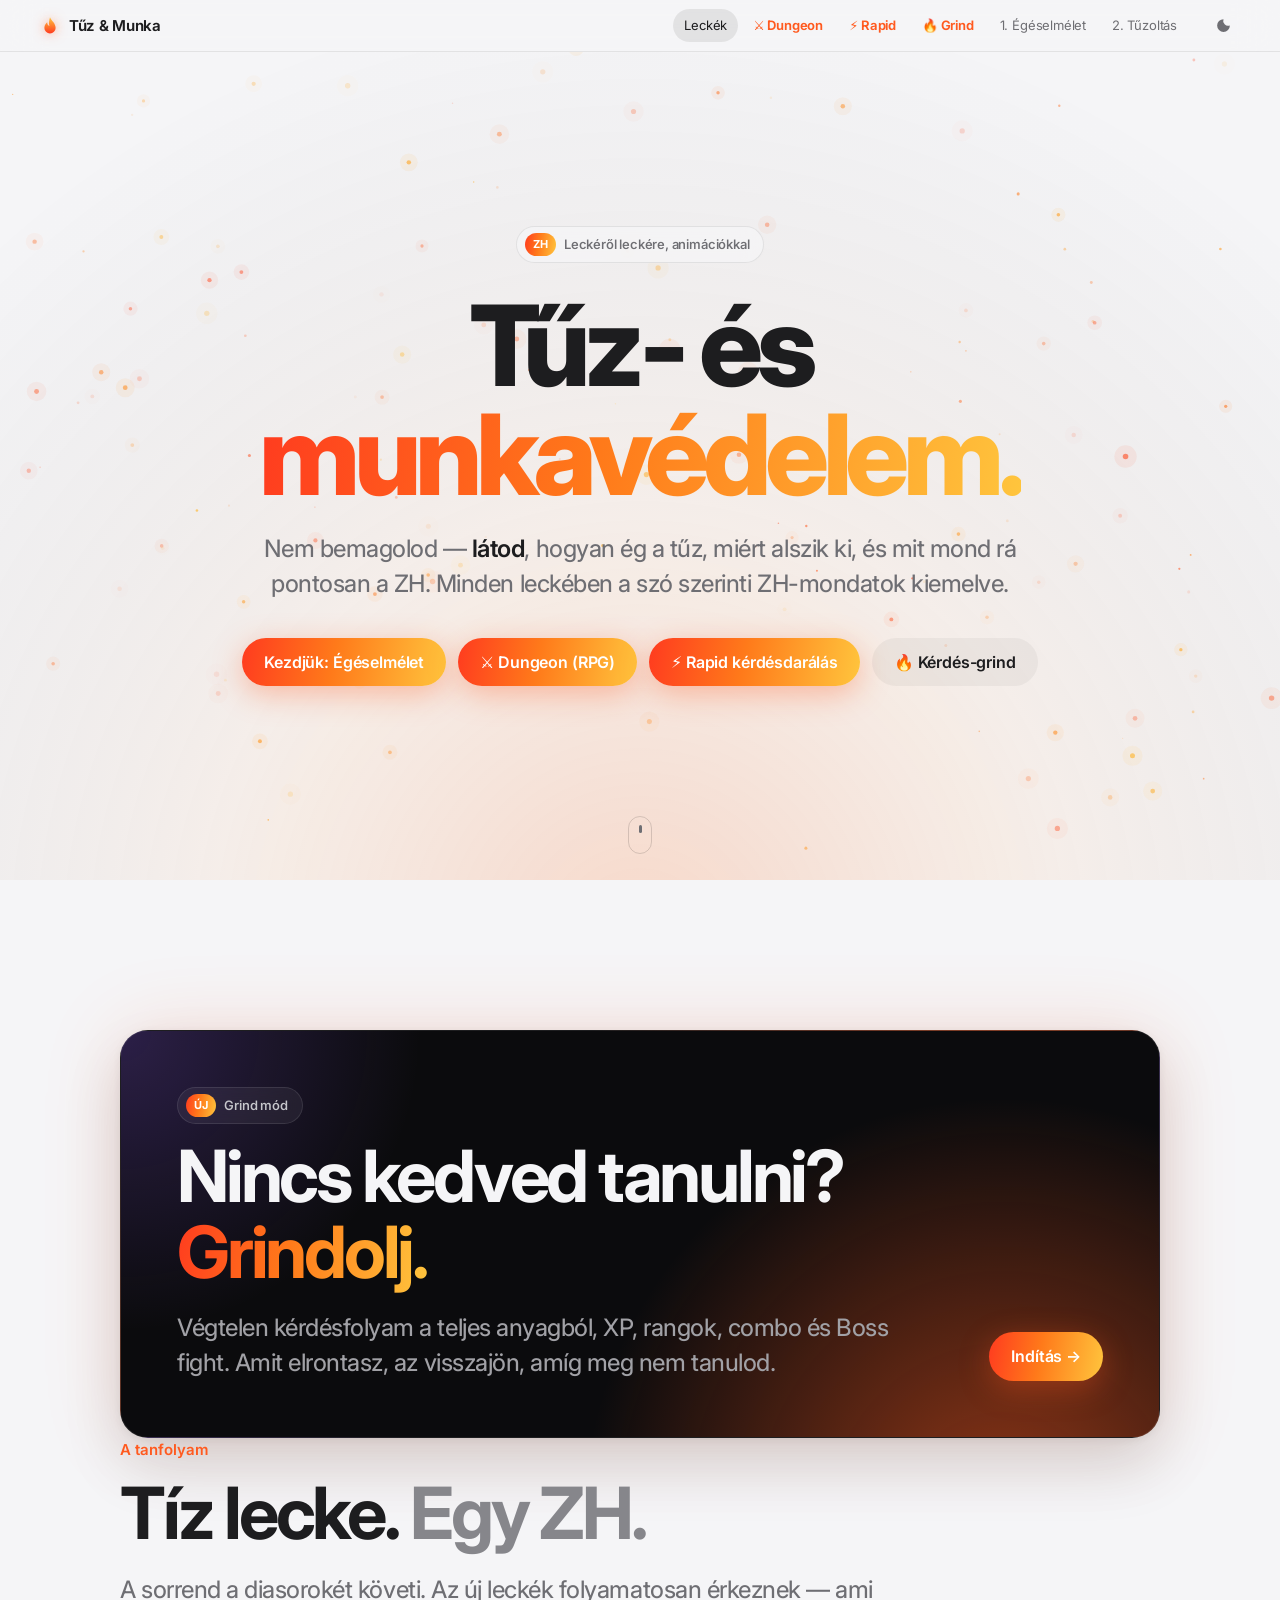
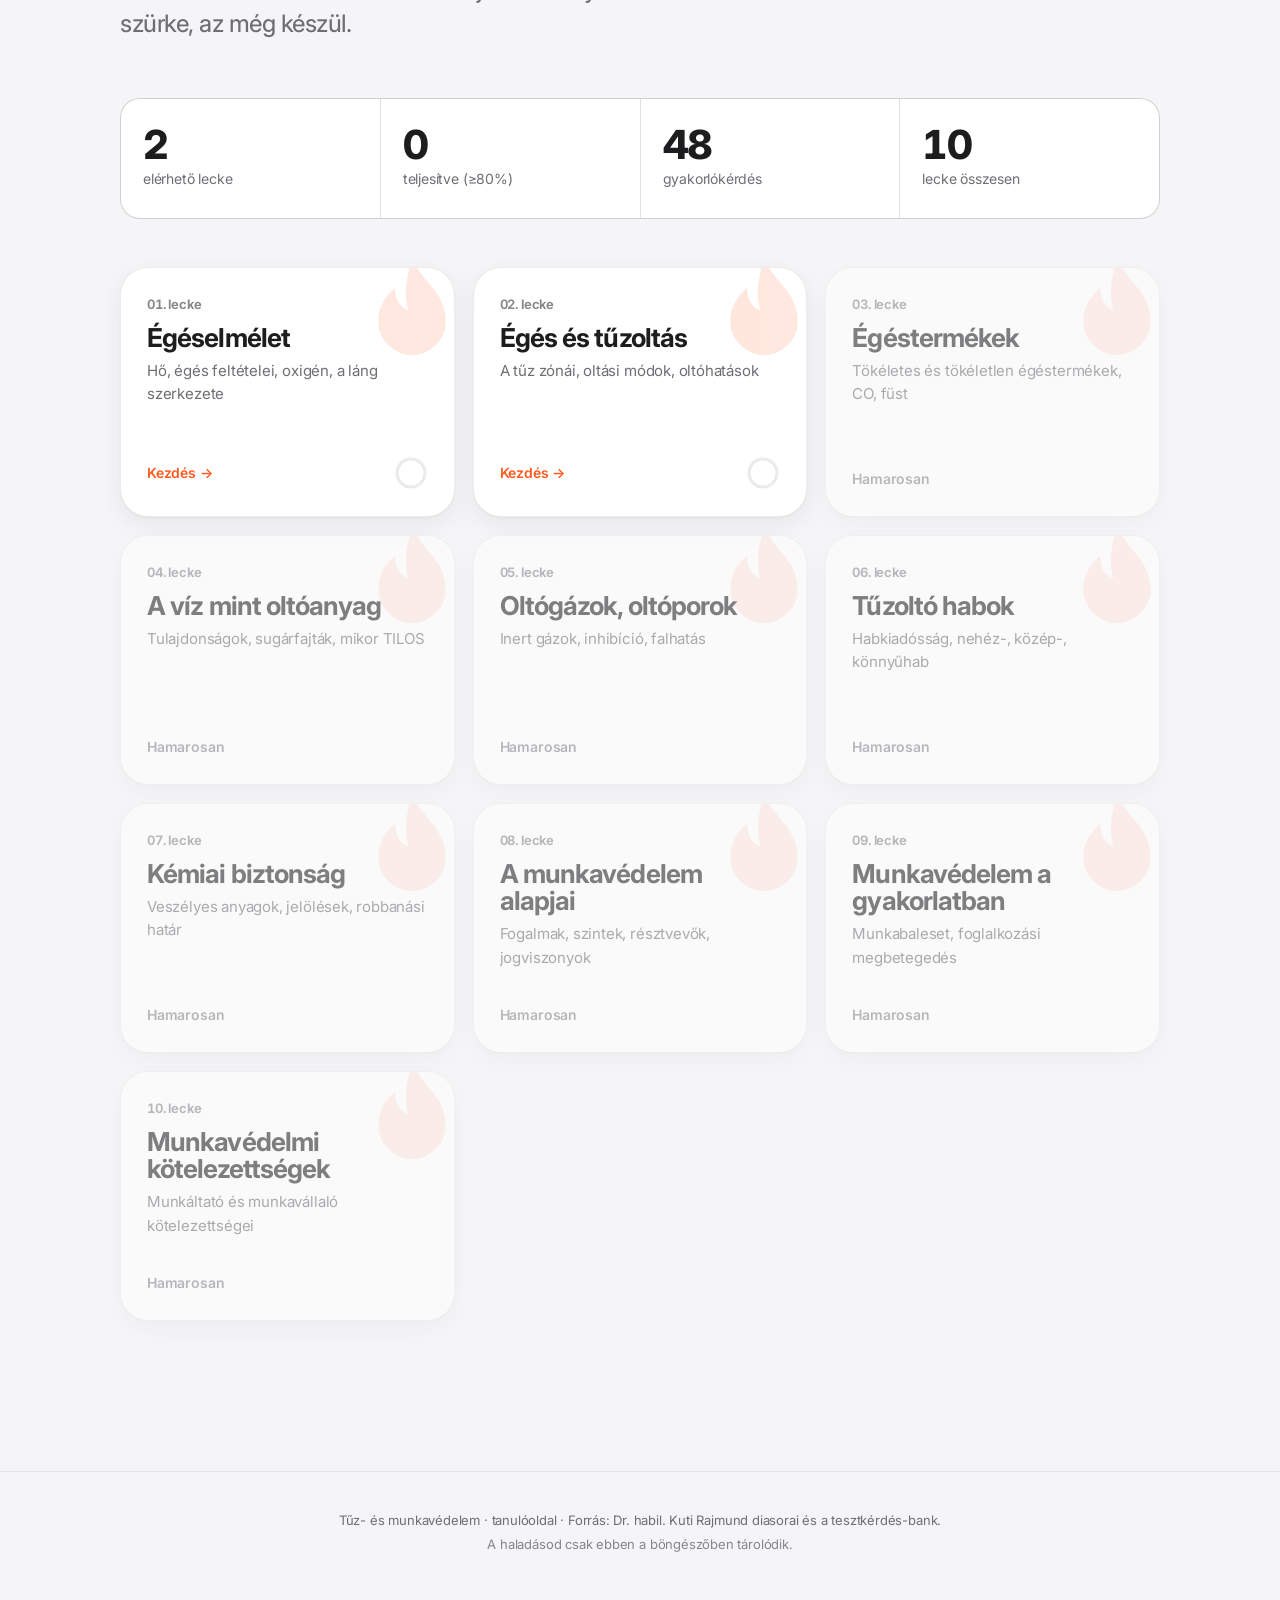
==== index.html @ 7d314fac "Tuz- es munkavedelem tanulooldal: leckek, Dungeon RPG, Rapid, Grind Co-Authored-By: Claude Opus 5.5 " ====
<!doctype html>
<html lang="hu">
<head>
  <meta charset="utf-8" />
  <meta name="viewport" content="width=device-width, initial-scale=1, viewport-fit=cover" />
  <title>Tűz- és munkavédelem</title>
  <meta name="description" content="Animált, leckéről leckére haladó tanulóoldal a Tűz- és munkavédelem ZH-hoz." />
  <meta name="theme-color" content="#000000" media="(prefers-color-scheme: dark)" />
  <meta name="theme-color" content="#f5f5f7" media="(prefers-color-scheme: light)" />
  <link rel="icon" href="data:image/svg+xml,%3Csvg xmlns='http://www.w3.org/2000/svg' viewBox='0 0 64 64'%3E%3Cdefs%3E%3ClinearGradient id='g' x1='0' y1='1' x2='0' y2='0'%3E%3Cstop offset='0' stop-color='%23ff3b1f'/%3E%3Cstop offset='1' stop-color='%23ffc53d'/%3E%3C/linearGradient%3E%3C/defs%3E%3Cpath fill='url(%23g)' d='M32 4c4 12 18 18 18 34a18 18 0 0 1-36 0c0-9 5-14 9-18 0 7 3 11 7 12-3-10 0-20 2-28z'/%3E%3C/svg%3E" />
  <link rel="preconnect" href="https://fonts.googleapis.com" />
  <link rel="preconnect" href="https://fonts.gstatic.com" crossorigin />
  <link href="https://fonts.googleapis.com/css2?family=Inter:opsz,wght@14..32,400..800&display=swap" rel="stylesheet" />
  <link rel="stylesheet" href="css/app.css" />
  <link rel="stylesheet" href="css/grind.css" />
  <link rel="stylesheet" href="css/rapid.css" />
  <link rel="stylesheet" href="css/rpg.css" />
  <link rel="stylesheet" href="css/rpg-fight.css" />
</head>
<body>
  <div class="progress-rail" aria-hidden="true"><i id="readProgress"></i></div>

  <header class="nav" id="nav">
    <a class="brand" href="#/" aria-label="Kezdőlap">
      <svg viewBox="0 0 64 64" aria-hidden="true"><defs><linearGradient id="bg" x1="0" y1="1" x2="0" y2="0"><stop offset="0" stop-color="#ff3b1f"/><stop offset="1" stop-color="#ffc53d"/></linearGradient></defs><path fill="url(#bg)" d="M32 4c4 12 18 18 18 34a18 18 0 0 1-36 0c0-9 5-14 9-18 0 7 3 11 7 12-3-10 0-20 2-28z"/></svg>
      <span>Tűz&nbsp;&amp;&nbsp;Munka</span>
    </a>
    <nav class="nav-links" id="navLinks"></nav>
    <button class="icon-btn" id="themeBtn" aria-label="Világos / sötét mód" title="Világos / sötét mód">
      <svg viewBox="0 0 24 24" aria-hidden="true"><path d="M12 3a9 9 0 1 0 9 9 7 7 0 0 1-9-9z"/></svg>
    </button>
  </header>

  <main id="app" tabindex="-1"></main>

  <footer class="foot">
    <p>Tűz- és munkavédelem · tanulóoldal · Forrás: Dr. habil. Kuti Rajmund diasorai és a tesztkérdés-bank.</p>
    <p class="muted">A haladásod csak ebben a böngészőben tárolódik.</p>
  </footer>

  <div class="toast" id="toast" role="status" aria-live="polite"></div>

  <!-- Classic scripts: az oldal dupla kattintással (file://) is működik, szerver nélkül. -->
  <script src="js/core.js"></script>
  <script src="js/fx.js"></script>
  <script src="js/quiz.js"></script>
  <script src="js/lessons/01-egeselmelet.js"></script>
  <script src="js/lessons/02-eges-tuzoltas.js"></script>
  <script src="js/bank.js"></script>
  <script src="js/grind.js"></script>
  <script src="js/facts2.js"></script>
  <script src="js/rapid.js"></script>
  <script src="js/rpg.js"></script>
  <script src="js/app.js"></script>
</body>
</html>
---- css/app.css ----
/* Tűz- és munkavédelem — tanulóoldal
   Dizájn: Apple-termékoldal hangulat. Sötét "keynote" mód és világos "papír" mód.
   Színek: Láng (narancs), Parázs (vörös), Oxigén (kék), Hő (borostyán), Biztonság (zöld). */

:root {
  color-scheme: light;
  --bg: #f5f5f7;
  --bg-2: #ffffff;
  --surface: #ffffff;
  --surface-2: #fbfbfd;
  --ink: #1d1d1f;
  --ink-2: #6e6e73;
  --ink-3: #86868b;
  --hair: rgba(0, 0, 0, 0.08);
  --hair-2: rgba(0, 0, 0, 0.14);
  --fill: rgba(0, 0, 0, 0.045);
  --fill-2: rgba(0, 0, 0, 0.08);
  --glass: rgba(245, 245, 247, 0.72);

  --flame: #ff5a1f;
  --flame-2: #ff9f0a;
  --ember: #e8311a;
  --heat: #ffb340;
  --oxy: #0a84ff;
  --oxy-2: #5ac8fa;
  --fuel: #a2672a;
  --safe: #1f9d55;
  --warn: #ff9f0a;
  --danger: #e5251b;
  --violet: #8e5cf7;

  --grad-fire: linear-gradient(100deg, #ff3b1f 0%, #ff7a1a 45%, #ffc53d 100%);
  --grad-cool: linear-gradient(100deg, #0a84ff 0%, #5ac8fa 100%);

  --shadow-1: 0 1px 2px rgba(0, 0, 0, 0.04), 0 8px 24px rgba(0, 0, 0, 0.06);
  --shadow-2: 0 2px 8px rgba(0, 0, 0, 0.06), 0 30px 60px rgba(0, 0, 0, 0.12);
  --glow: 0 0 0 transparent;

  --r-xl: 28px;
  --r-lg: 20px;
  --r-md: 14px;
  --r-sm: 10px;

  --font: 'Inter', -apple-system, BlinkMacSystemFont, 'SF Pro Text', 'Segoe UI', system-ui, sans-serif;
  --font-display: 'Inter', -apple-system, BlinkMacSystemFont, 'SF Pro Display', 'Segoe UI', system-ui, sans-serif;
  --ease: cubic-bezier(0.22, 1, 0.36, 1);
  --spring: cubic-bezier(0.34, 1.4, 0.64, 1);

  --max: 1120px;
  --gutter: clamp(16px, 4vw, 40px);
}

@media (prefers-color-scheme: dark) {
  :root:not([data-theme='light']) {
    color-scheme: dark;
    --bg: #000000;
    --bg-2: #0a0a0c;
    --surface: #111113;
    --surface-2: #17171a;
    --ink: #f5f5f7;
    --ink-2: #a1a1a6;
    --ink-3: #6e6e73;
    --hair: rgba(255, 255, 255, 0.08);
    --hair-2: rgba(255, 255, 255, 0.16);
    --fill: rgba(255, 255, 255, 0.06);
    --fill-2: rgba(255, 255, 255, 0.11);
    --glass: rgba(0, 0, 0, 0.62);
    --shadow-1: 0 1px 0 rgba(255, 255, 255, 0.04) inset, 0 10px 30px rgba(0, 0, 0, 0.5);
    --shadow-2: 0 1px 0 rgba(255, 255, 255, 0.05) inset, 0 40px 80px rgba(0, 0, 0, 0.7);
    --glow: 0 0 60px rgba(255, 90, 31, 0.18);
  }
}
:root[data-theme='dark'] {
  color-scheme: dark;
  --bg: #000000;
  --bg-2: #0a0a0c;
  --surface: #111113;
  --surface-2: #17171a;
  --ink: #f5f5f7;
  --ink-2: #a1a1a6;
  --ink-3: #6e6e73;
  --hair: rgba(255, 255, 255, 0.08);
  --hair-2: rgba(255, 255, 255, 0.16);
  --fill: rgba(255, 255, 255, 0.06);
  --fill-2: rgba(255, 255, 255, 0.11);
  --glass: rgba(0, 0, 0, 0.62);
  --shadow-1: 0 1px 0 rgba(255, 255, 255, 0.04) inset, 0 10px 30px rgba(0, 0, 0, 0.5);
  --shadow-2: 0 1px 0 rgba(255, 255, 255, 0.05) inset, 0 40px 80px rgba(0, 0, 0, 0.7);
  --glow: 0 0 60px rgba(255, 90, 31, 0.18);
}

* { box-sizing: border-box; }
html { -webkit-text-size-adjust: 100%; scroll-behavior: smooth; }
body {
  margin: 0;
  background: var(--bg);
  color: var(--ink);
  font: 400 17px/1.55 var(--font);
  letter-spacing: -0.011em;
  -webkit-font-smoothing: antialiased;
  -moz-osx-font-smoothing: grayscale;
  overflow-x: hidden;
  transition: background 0.5s var(--ease), color 0.5s var(--ease);
}
::selection { background: rgba(255, 90, 31, 0.28); }
a { color: inherit; }
button { font: inherit; color: inherit; }
main:focus { outline: none; }
img, svg, canvas { display: block; }
.muted { color: var(--ink-3); }
.sr { position: absolute; width: 1px; height: 1px; overflow: hidden; clip: rect(0 0 0 0); }

/* ---------- Olvasási csík ---------- */
.progress-rail { position: fixed; inset: 0 0 auto; height: 2px; z-index: 60; pointer-events: none; }
.progress-rail i { display: block; height: 100%; width: 100%; transform-origin: 0 50%; transform: scaleX(0); background: var(--grad-fire); box-shadow: 0 0 12px rgba(255, 90, 31, 0.7); }

/* ---------- Navigáció ---------- */
.nav {
  position: sticky; top: 0; z-index: 50;
  display: flex; align-items: center; gap: 18px;
  height: 52px; padding: 0 var(--gutter);
  background: var(--glass);
  -webkit-backdrop-filter: saturate(180%) blur(20px);
  backdrop-filter: saturate(180%) blur(20px);
  border-bottom: 1px solid var(--hair);
}
.brand { display: flex; align-items: center; gap: 9px; text-decoration: none; font-weight: 650; font-size: 15px; letter-spacing: -0.02em; white-space: nowrap; }
.brand svg { width: 20px; height: 20px; filter: drop-shadow(0 0 6px rgba(255, 90, 31, 0.5)); }
.nav-links { display: flex; gap: 4px; margin-left: auto; overflow-x: auto; scrollbar-width: none; }
.nav-links::-webkit-scrollbar { display: none; }
.nav-links a { text-decoration: none; font-size: 13px; color: var(--ink-2); padding: 6px 11px; border-radius: 99px; white-space: nowrap; transition: color 0.2s, background 0.2s; }
.nav-links a:hover { color: var(--ink); background: var(--fill); }
.nav-links a.on { color: var(--ink); background: var(--fill-2); }
.icon-btn { flex: none; width: 34px; height: 34px; border-radius: 50%; border: 0; background: transparent; display: grid; place-items: center; cursor: pointer; transition: background 0.2s; }
.icon-btn:hover { background: var(--fill); }
.icon-btn svg { width: 17px; height: 17px; fill: var(--ink-2); }

/* ---------- Szakaszok ---------- */
.wrap { max-width: var(--max); margin: 0 auto; padding: 0 var(--gutter); }
.section { padding: clamp(80px, 12vw, 150px) 0; position: relative; }
.section + .section { padding-top: 0; }
.eyebrow { font-size: 15px; font-weight: 600; letter-spacing: 0; color: var(--flame); margin: 0 0 14px; display: flex; align-items: center; gap: 10px; }
.eyebrow .num { display: inline-grid; place-items: center; min-width: 26px; height: 26px; padding: 0 7px; border-radius: 99px; background: rgba(255, 90, 31, 0.12); font-size: 13px; font-variant-numeric: tabular-nums; }
.eyebrow.oxy { color: var(--oxy); }
.eyebrow.oxy .num { background: rgba(10, 132, 255, 0.12); }
h1, h2, h3 { font-family: var(--font-display); margin: 0; letter-spacing: -0.035em; line-height: 1.05; font-weight: 700; }
.h-hero { font-size: clamp(48px, 9vw, 112px); letter-spacing: -0.055em; line-height: 0.98; font-weight: 800; }
.h-sec { font-size: clamp(36px, 6vw, 72px); letter-spacing: -0.045em; }
.h-sub { font-size: clamp(24px, 3.2vw, 34px); letter-spacing: -0.03em; line-height: 1.12; }
.lead { font-size: clamp(19px, 2.2vw, 24px); line-height: 1.45; color: var(--ink-2); max-width: 760px; margin: 22px 0 0; letter-spacing: -0.02em; font-weight: 450; }
.lead strong, .lead b { color: var(--ink); font-weight: 600; }
.fire-text { background: var(--grad-fire); -webkit-background-clip: text; background-clip: text; color: transparent; }
.cool-text { background: var(--grad-cool); -webkit-background-clip: text; background-clip: text; color: transparent; }
.dim { color: var(--ink-3); }

/* ---------- Felbukkanás görgetéskor ---------- */
.reveal { opacity: 0; transform: translateY(40px) scale(0.985); transition: opacity 1.1s var(--ease), transform 1.1s var(--ease); transition-delay: var(--d, 0s); }
.reveal.in { opacity: 1; transform: none; }
.word-rise .w { display: inline-block; opacity: 0; transform: translateY(0.5em); filter: blur(8px); transition: opacity 0.9s var(--ease), transform 0.9s var(--ease), filter 0.9s var(--ease); }
.word-rise.in .w { opacity: 1; transform: none; filter: none; }

/* ---------- Kártyák, színpad ---------- */
.stage {
  position: relative; margin-top: 48px;
  background: var(--surface); border-radius: var(--r-xl);
  box-shadow: var(--shadow-1); border: 1px solid var(--hair);
  overflow: hidden; isolation: isolate;
}
.stage.dark { background: #050506; color: #f5f5f7; border-color: rgba(255, 255, 255, 0.06); }
.stage-body { padding: clamp(20px, 3.5vw, 40px); }
.stage-cap { display: flex; flex-wrap: wrap; align-items: center; justify-content: space-between; gap: 12px; padding: 16px clamp(20px, 3.5vw, 40px); border-top: 1px solid var(--hair); font-size: 14px; color: var(--ink-2); }
.stage.dark .stage-cap { border-color: rgba(255, 255, 255, 0.08); color: #a1a1a6; }
.grid-2 { display: grid; grid-template-columns: 1fr 1fr; gap: 20px; }
.grid-3 { display: grid; grid-template-columns: repeat(3, 1fr); gap: 20px; }
@media (max-width: 860px) { .grid-2, .grid-3 { grid-template-columns: 1fr; } }

.card {
  background: var(--surface); border: 1px solid var(--hair); border-radius: var(--r-lg);
  padding: 26px; box-shadow: var(--shadow-1); position: relative; overflow: hidden;
  transition: transform 0.5s var(--ease), box-shadow 0.5s var(--ease);
}
.card:hover { transform: translateY(-3px); box-shadow: var(--shadow-2); }
.card h3 { font-size: 22px; letter-spacing: -0.025em; margin-bottom: 8px; }
.card p { margin: 0; color: var(--ink-2); font-size: 16px; }
.card .tag { display: inline-block; font-size: 12px; font-weight: 600; padding: 4px 10px; border-radius: 99px; background: var(--fill); color: var(--ink-2); margin-bottom: 14px; }
.card .big { font-size: 44px; font-weight: 800; letter-spacing: -0.04em; line-height: 1; margin-bottom: 10px; }

/* ZH-mondat (szó szerinti definíció) */
.def {
  position: relative; margin: 28px 0 0; padding: 22px 26px 22px 28px;
  border-radius: var(--r-lg); background: var(--surface-2); border: 1px solid var(--hair);
  font-size: 18px; line-height: 1.6; max-width: 860px;
}
.def::before { content: ''; position: absolute; left: 0; top: 18px; bottom: 18px; width: 3px; border-radius: 3px; background: var(--grad-fire); }
.def .lbl { display: flex; align-items: center; gap: 8px; font-size: 12px; font-weight: 700; letter-spacing: 0.06em; text-transform: uppercase; color: var(--flame); margin-bottom: 8px; }
.def .lbl::after { content: 'ZH-mondat'; font-weight: 600; letter-spacing: 0; text-transform: none; color: var(--ink-3); padding: 2px 8px; border-radius: 99px; background: var(--fill); }
.def mark { background: linear-gradient(transparent 58%, rgba(255, 159, 10, 0.35) 58%); color: inherit; padding: 0 1px; border-radius: 2px; background-size: 0 100%; background-repeat: no-repeat; transition: background-size 1.2s var(--ease) 0.3s; }
.def.in mark, .in .def mark { background-size: 100% 100%; }
.note { margin-top: 18px; font-size: 15px; color: var(--ink-2); display: flex; gap: 10px; align-items: flex-start; max-width: 860px; }
.note i { flex: none; font-style: normal; width: 22px; height: 22px; border-radius: 50%; display: grid; place-items: center; font-size: 13px; font-weight: 700; background: rgba(10, 132, 255, 0.14); color: var(--oxy); margin-top: 1px; }
.note.warn i { background: rgba(255, 159, 10, 0.18); color: var(--warn); }
.note.danger i { background: rgba(229, 37, 27, 0.14); color: var(--danger); }

/* Szegmentált vezérlő */
.seg { display: inline-flex; padding: 3px; gap: 2px; background: var(--fill); border-radius: 12px; position: relative; flex-wrap: wrap; }
.stage.dark .seg { background: rgba(255, 255, 255, 0.08); }
.seg button { border: 0; background: transparent; padding: 8px 16px; border-radius: 9px; font-size: 14px; font-weight: 550; cursor: pointer; color: var(--ink-2); transition: color 0.25s, background 0.25s, box-shadow 0.25s; white-space: nowrap; }
.stage.dark .seg button { color: #a1a1a6; }
.seg button.on { background: var(--bg-2); color: var(--ink); box-shadow: 0 1px 3px rgba(0, 0, 0, 0.12); }
.stage.dark .seg button.on { background: rgba(255, 255, 255, 0.16); color: #fff; }

/* Gombok */
.btn { display: inline-flex; align-items: center; justify-content: center; gap: 8px; border: 0; cursor: pointer; text-decoration: none; padding: 12px 22px; border-radius: 99px; font-size: 16px; font-weight: 600; letter-spacing: -0.01em; transition: transform 0.3s var(--spring), filter 0.2s, background 0.2s; }
.btn:active { transform: scale(0.96); }
.btn-fire { background: var(--grad-fire); color: #fff; box-shadow: 0 8px 30px rgba(255, 90, 31, 0.35); }
.btn-fire:hover { filter: brightness(1.08); }
.btn-ghost { background: var(--fill); color: var(--ink); }
.btn-ghost:hover { background: var(--fill-2); }
.btn-link { background: none; color: var(--oxy); padding: 0; font-weight: 500; }
.btn-link:hover { text-decoration: underline; }

/* Csúszka */
.range { -webkit-appearance: none; appearance: none; width: 100%; height: 6px; border-radius: 6px; background: var(--fill-2); outline: none; }
.stage.dark .range { background: rgba(255, 255, 255, 0.14); }
.range::-webkit-slider-thumb { -webkit-appearance: none; width: 28px; height: 28px; border-radius: 50%; background: #fff; box-shadow: 0 2px 8px rgba(0, 0, 0, 0.3), 0 0 0 0.5px rgba(0, 0, 0, 0.1); cursor: grab; transition: transform 0.2s var(--spring); }
.range::-webkit-slider-thumb:active { transform: scale(1.15); cursor: grabbing; }
.range::-moz-range-thumb { width: 28px; height: 28px; border: 0; border-radius: 50%; background: #fff; box-shadow: 0 2px 8px rgba(0, 0, 0, 0.3); cursor: grab; }
.range:focus-visible::-webkit-slider-thumb { box-shadow: 0 0 0 4px rgba(10, 132, 255, 0.45); }

/* ---------- Kezdőlap ---------- */
.home-hero { position: relative; min-height: min(92vh, 900px); display: grid; place-items: center; text-align: center; overflow: hidden; isolation: isolate; }
.home-hero canvas { position: absolute; inset: 0; width: 100%; height: 100%; z-index: -1; }
.home-hero .wrap { padding-top: 40px; padding-bottom: 60px; }
.home-hero .lead { margin-left: auto; margin-right: auto; }
.home-hero .cta { margin-top: 36px; display: flex; gap: 12px; justify-content: center; flex-wrap: wrap; }
.kicker { display: inline-flex; align-items: center; gap: 8px; padding: 6px 14px 6px 8px; border-radius: 99px; background: var(--glass); border: 1px solid var(--hair); font-size: 13px; font-weight: 550; color: var(--ink-2); margin-bottom: 28px; -webkit-backdrop-filter: blur(10px); backdrop-filter: blur(10px); }
.kicker b { background: var(--grad-fire); color: #fff; font-size: 11px; padding: 3px 8px; border-radius: 99px; letter-spacing: 0.02em; }
.scroll-hint { position: absolute; bottom: 26px; left: 50%; translate: -50% 0; width: 24px; height: 38px; border-radius: 14px; border: 1.5px solid var(--hair-2); }
.scroll-hint::after { content: ''; position: absolute; left: 50%; top: 8px; width: 3px; height: 8px; margin-left: -1.5px; border-radius: 2px; background: var(--ink-2); animation: hint 1.8s var(--ease) infinite; }
@keyframes hint { 0% { opacity: 0; transform: translateY(-4px); } 40% { opacity: 1; } 100% { opacity: 0; transform: translateY(12px); } }

.stats { display: grid; grid-template-columns: repeat(4, 1fr); gap: 1px; background: var(--hair); border-radius: var(--r-lg); overflow: hidden; border: 1px solid var(--hair); margin-top: 56px; }
.stats > div { background: var(--surface); padding: 26px 22px; }
.stats b { display: block; font-size: 40px; font-weight: 800; letter-spacing: -0.04em; line-height: 1; font-variant-numeric: tabular-nums; }
.stats span { font-size: 14px; color: var(--ink-2); }
@media (max-width: 720px) { .stats { grid-template-columns: 1fr 1fr; } }

.course { display: grid; grid-template-columns: repeat(auto-fill, minmax(300px, 1fr)); gap: 18px; margin-top: 48px; }
.lesson-card {
  position: relative; display: flex; flex-direction: column; min-height: 250px;
  padding: 26px; border-radius: var(--r-xl); text-decoration: none;
  background: var(--surface); border: 1px solid var(--hair); box-shadow: var(--shadow-1);
  overflow: hidden; isolation: isolate;
  transition: transform 0.6s var(--ease), box-shadow 0.6s var(--ease), border-color 0.4s;
}
.lesson-card::before { content: ''; position: absolute; inset: 0; z-index: -1; opacity: 0; background: radial-gradient(500px circle at var(--mx, 50%) var(--my, 0%), rgba(255, 90, 31, 0.16), transparent 45%); transition: opacity 0.4s; }
.lesson-card:hover::before { opacity: 1; }
.lesson-card.open:hover { transform: translateY(-6px); box-shadow: var(--shadow-2), var(--glow); border-color: rgba(255, 90, 31, 0.35); }
.lesson-card .no { font-size: 13px; font-weight: 650; color: var(--ink-3); font-variant-numeric: tabular-nums; }
.lesson-card h3 { font-size: 26px; margin: 10px 0 8px; letter-spacing: -0.035em; }
.lesson-card p { margin: 0; font-size: 15px; color: var(--ink-2); }
.lesson-card .foot-row { margin-top: auto; padding-top: 22px; display: flex; align-items: center; justify-content: space-between; font-size: 14px; }
.lesson-card .go { color: var(--flame); font-weight: 600; }
.lesson-card.soon { opacity: 0.55; }
.lesson-card.soon .go { color: var(--ink-3); }
.lesson-card .glyph { position: absolute; right: -18px; top: -18px; width: 120px; height: 120px; opacity: 0.14; z-index: -1; transition: transform 0.8s var(--ease), opacity 0.5s; }
.lesson-card.open:hover .glyph { transform: rotate(-8deg) scale(1.12); opacity: 0.3; }
.ring { width: 34px; height: 34px; }
.ring circle { fill: none; stroke-width: 3.2; }
.ring .bgc { stroke: var(--fill-2); }
.ring .fgc { stroke: url(#ringGrad); stroke-linecap: round; transition: stroke-dashoffset 1.2s var(--ease); }

/* ---------- Lecke ---------- */
.lesson-hero { position: relative; min-height: 100vh; display: grid; align-items: end; overflow: hidden; background: #000; color: #f5f5f7; isolation: isolate; }
.lesson-hero canvas { position: absolute; inset: 0; width: 100%; height: 100%; z-index: -1; }
.lesson-hero::after { content: ''; position: absolute; inset: auto 0 0; height: 40%; z-index: -1; background: linear-gradient(transparent, #000); }
.lesson-hero .wrap { padding-bottom: clamp(60px, 10vh, 120px); width: 100%; }
.lesson-hero .lead { color: #a1a1a6; }
.lesson-hero .lead b { color: #f5f5f7; }
.lesson-hero .meta { display: flex; gap: 22px; flex-wrap: wrap; margin-top: 32px; font-size: 14px; color: #a1a1a6; }
.lesson-hero .meta span { display: flex; align-items: center; gap: 8px; }
.lesson-hero .meta span::before { content: ''; width: 6px; height: 6px; border-radius: 50%; background: var(--flame); box-shadow: 0 0 10px var(--flame); }

.chapter-dots { position: fixed; right: 22px; top: 50%; translate: 0 -50%; z-index: 40; display: flex; flex-direction: column; gap: 10px; }
.chapter-dots a { position: relative; display: block; width: 8px; height: 8px; border-radius: 50%; background: var(--hair-2); transition: background 0.3s, transform 0.3s var(--spring); }
.chapter-dots a.on { background: var(--flame); transform: scale(1.5); box-shadow: 0 0 10px var(--flame); }
.chapter-dots a span { position: absolute; right: 18px; top: 50%; translate: 0 -50%; white-space: nowrap; font-size: 12px; font-weight: 550; padding: 4px 10px; border-radius: 8px; background: var(--surface); border: 1px solid var(--hair); box-shadow: var(--shadow-1); opacity: 0; pointer-events: none; transition: opacity 0.2s, translate 0.3s var(--ease); translate: 6px -50%; }
.chapter-dots a:hover span { opacity: 1; translate: 0 -50%; }
@media (max-width: 1100px) { .chapter-dots { display: none; } }

/* Tűzháromszög */
.tri-wrap { display: grid; grid-template-columns: minmax(0, 1.1fr) minmax(0, 0.9fr); align-items: center; gap: 24px; }
@media (max-width: 860px) { .tri-wrap { grid-template-columns: 1fr; } }
.tri svg { width: 100%; height: auto; max-height: 520px; overflow: visible; }
.tri .side { cursor: pointer; transition: opacity 0.6s var(--ease); }
.tri .side .edge { stroke-width: 10; stroke-linecap: round; transition: stroke-dashoffset 0.9s var(--ease), opacity 0.5s; }
.tri .side text { font: 700 17px var(--font); letter-spacing: -0.01em; transition: opacity 0.4s; }
.tri .side .hit { stroke: transparent; stroke-width: 60; }
.tri .side:hover .edge { filter: brightness(1.2); }
.tri .side.off .edge { stroke-dashoffset: 400; opacity: 0.18; }
.tri .side.off text { opacity: 0.35; text-decoration: line-through; }
.tri-panel h3 { font-size: 30px; letter-spacing: -0.035em; }
.tri-panel p { color: #a1a1a6; margin: 10px 0 0; }
.tri-btns { display: flex; flex-direction: column; gap: 10px; margin-top: 22px; }
.tri-btn { display: flex; align-items: center; gap: 14px; text-align: left; padding: 14px 16px; border-radius: 16px; border: 1px solid rgba(255, 255, 255, 0.1); background: rgba(255, 255, 255, 0.04); cursor: pointer; color: #f5f5f7; transition: background 0.3s, border-color 0.3s, transform 0.3s var(--spring); }
.tri-btn:hover { background: rgba(255, 255, 255, 0.08); }
.tri-btn:active { transform: scale(0.98); }
.tri-btn .dot { flex: none; width: 36px; height: 36px; border-radius: 11px; display: grid; place-items: center; font-weight: 800; font-size: 13px; color: #000; }
.tri-btn small { display: block; color: #a1a1a6; font-size: 13px; }
.tri-btn.off { border-color: rgba(229, 37, 27, 0.5); background: rgba(229, 37, 27, 0.1); }
.tri-btn.off .dot { filter: grayscale(1) brightness(0.6); }
.tri-status { margin-top: 18px; padding: 14px 16px; border-radius: 14px; font-size: 15px; font-weight: 550; transition: background 0.4s, color 0.4s; }
.tri-status.burn { background: rgba(255, 90, 31, 0.14); color: #ffb08a; }
.tri-status.out { background: rgba(31, 157, 85, 0.16); color: #7ee2a8; }

/* Oxigén-csúszka */
.o2 { display: grid; grid-template-columns: minmax(0, 1fr) minmax(0, 1fr); gap: 32px; align-items: center; }
@media (max-width: 860px) { .o2 { grid-template-columns: 1fr; } }
.o2-canvas { width: 100%; aspect-ratio: 1 / 1; max-height: 460px; }
.o2-read { font-size: clamp(64px, 10vw, 120px); font-weight: 800; letter-spacing: -0.06em; line-height: 0.9; font-variant-numeric: tabular-nums; }
.o2-read small { font-size: 0.35em; letter-spacing: -0.02em; color: #a1a1a6; margin-left: 6px; }
.o2-scale { position: relative; margin: 26px 0 8px; }
.o2-bands { display: flex; height: 8px; border-radius: 8px; overflow: hidden; margin-bottom: 14px; }
.o2-bands i { display: block; }
.o2-ticks { display: flex; justify-content: space-between; font-size: 12px; color: #6e6e73; font-variant-numeric: tabular-nums; margin-top: 8px; }
.o2-verdict { margin-top: 22px; display: grid; grid-template-columns: 1fr 1fr; gap: 10px; }
.o2-verdict > div { padding: 14px 16px; border-radius: 14px; background: rgba(255, 255, 255, 0.05); }
.o2-verdict small { display: block; font-size: 12px; color: #86868b; margin-bottom: 2px; }
.o2-verdict b { font-size: 20px; letter-spacing: -0.02em; transition: color 0.4s; }

/* Hőátadás */
.heat-canvas { width: 100%; height: clamp(300px, 42vw, 440px); }
.heat-info { display: grid; grid-template-columns: 1fr 1fr 1fr; gap: 18px; margin-top: 4px; }
.heat-info > div { padding: 16px 18px; border-radius: 14px; background: rgba(255, 255, 255, 0.05); font-size: 14px; color: #c7c7cc; }
.heat-info b { display: block; color: #fff; font-size: 13px; margin-bottom: 4px; letter-spacing: 0.02em; }
@media (max-width: 720px) { .heat-info { grid-template-columns: 1fr; } }

/* Láng szerkezete */
.flame-anat { display: grid; grid-template-columns: minmax(0, 0.9fr) minmax(0, 1.1fr); gap: 28px; align-items: center; }
@media (max-width: 860px) { .flame-anat { grid-template-columns: 1fr; } }
.flame-anat svg { width: 100%; max-height: 560px; height: auto; }
.zone-list { display: flex; flex-direction: column; gap: 10px; }
.zone { display: grid; grid-template-columns: 44px 1fr; gap: 14px; padding: 16px; border-radius: 16px; cursor: pointer; border: 1px solid rgba(255, 255, 255, 0.08); background: rgba(255, 255, 255, 0.03); transition: background 0.3s, border-color 0.3s, transform 0.4s var(--ease); }
.zone:hover, .zone.on { background: rgba(255, 255, 255, 0.08); border-color: rgba(255, 159, 10, 0.5); transform: translateX(4px); }
.zone .rn { width: 44px; height: 44px; border-radius: 12px; display: grid; place-items: center; font-weight: 800; font-family: Georgia, serif; font-size: 18px; color: #000; }
.zone b { display: block; font-size: 16px; color: #fff; }
.zone span { font-size: 14px; color: #a1a1a6; }
.temp-pin { font: 700 13px var(--font); font-variant-numeric: tabular-nums; }
.flame-anat .zpath { transition: opacity 0.4s, filter 0.4s; }

/* Égésfajták */
.kinds { display: grid; grid-template-columns: repeat(3, 1fr); gap: 18px; margin-top: 48px; }
@media (max-width: 860px) { .kinds { grid-template-columns: 1fr; } }
.kind { border-radius: var(--r-xl); background: #050506; color: #f5f5f7; overflow: hidden; border: 1px solid rgba(255, 255, 255, 0.06); }
.kind canvas { width: 100%; height: 220px; }
.kind .kb { padding: 20px 22px 24px; }
.kind .kb small { font-size: 12px; font-weight: 650; letter-spacing: 0.05em; text-transform: uppercase; color: var(--flame-2); }
.kind h3 { font-size: 24px; margin: 6px 0 8px; }
.kind p { margin: 0; font-size: 15px; color: #a1a1a6; }

.axis { margin-top: 64px; }
.axis h3 { font-size: 22px; margin-bottom: 18px; letter-spacing: -0.025em; }
.pair { display: grid; grid-template-columns: 1fr 1fr; gap: 18px; }
@media (max-width: 720px) { .pair { grid-template-columns: 1fr; } }

/* Halmazállapot animáció */
.phase { display: grid; grid-template-columns: repeat(3, 1fr); gap: 0; position: relative; }
.phase > div { text-align: center; padding: 20px 10px; }
.phase canvas { width: 100%; height: 200px; }
.phase b { display: block; font-size: 17px; margin-top: 8px; }
.phase span { font-size: 13px; color: #a1a1a6; }
@media (max-width: 720px) { .phase { grid-template-columns: 1fr; } }

/* Hő-számoló */
.calc { display: grid; grid-template-columns: minmax(0, 1fr) minmax(0, 1fr); gap: 32px; align-items: center; }
@media (max-width: 860px) { .calc { grid-template-columns: 1fr; } }
.calc label { display: flex; justify-content: space-between; font-size: 14px; color: var(--ink-2); margin: 18px 0 10px; font-variant-numeric: tabular-nums; }
.calc label b { color: var(--ink); }
.calc .formula { font-size: clamp(26px, 3.2vw, 36px); font-weight: 700; letter-spacing: -0.03em; font-variant-numeric: tabular-nums; }
.calc .formula em { font-style: normal; color: var(--flame); }
.beaker { width: 100%; height: 300px; }

/* Láncreakció / ugrás */
.mini-cta { display: flex; gap: 12px; flex-wrap: wrap; margin-top: 28px; }

/* ---------- Kvíz ---------- */
.quiz { max-width: 820px; margin: 48px auto 0; }
.q-head { display: flex; align-items: center; justify-content: space-between; gap: 16px; margin-bottom: 18px; }
.q-bar { flex: 1; height: 6px; border-radius: 6px; background: var(--fill-2); overflow: hidden; }
.q-bar i { display: block; height: 100%; width: 0; background: var(--grad-fire); border-radius: 6px; transition: width 0.6s var(--ease); }
.q-count { font-size: 14px; color: var(--ink-2); font-variant-numeric: tabular-nums; white-space: nowrap; }
.q-card { position: relative; background: var(--surface); border: 1px solid var(--hair); border-radius: var(--r-xl); box-shadow: var(--shadow-2); padding: clamp(22px, 4vw, 40px); min-height: 360px; }
.q-card.enter { animation: qin 0.6s var(--ease); }
@keyframes qin { from { opacity: 0; transform: translateX(40px) scale(0.98); } to { opacity: 1; transform: none; } }
.q-type { font-size: 12px; font-weight: 700; letter-spacing: 0.06em; text-transform: uppercase; color: var(--flame); }
.q-text { font-size: clamp(21px, 2.6vw, 27px); font-weight: 650; letter-spacing: -0.025em; line-height: 1.3; margin: 10px 0 24px; }
.q-opts { display: flex; flex-direction: column; gap: 10px; }
.q-opt { display: flex; align-items: center; gap: 14px; width: 100%; text-align: left; padding: 15px 18px; border-radius: 16px; border: 1.5px solid var(--hair-2); background: var(--surface); cursor: pointer; font-size: 17px; transition: border-color 0.2s, background 0.2s, transform 0.3s var(--spring); }
.q-opt:hover:not(:disabled) { border-color: var(--ink-3); background: var(--fill); }
.q-opt:active:not(:disabled) { transform: scale(0.985); }
.q-opt .k { flex: none; width: 30px; height: 30px; border-radius: 9px; display: grid; place-items: center; font-size: 14px; font-weight: 700; background: var(--fill-2); color: var(--ink-2); transition: background 0.2s, color 0.2s; }
.q-opt.sel { border-color: var(--oxy); background: rgba(10, 132, 255, 0.07); }
.q-opt.sel .k { background: var(--oxy); color: #fff; }
.q-opt.ok { border-color: var(--safe); background: rgba(31, 157, 85, 0.1); }
.q-opt.ok .k { background: var(--safe); color: #fff; }
.q-opt.bad { border-color: var(--danger); background: rgba(229, 37, 27, 0.08); animation: shake 0.4s; }
.q-opt.bad .k { background: var(--danger); color: #fff; }
.q-opt.miss { border-style: dashed; border-color: var(--safe); }
.q-opt:disabled { cursor: default; }
@keyframes shake { 20%, 60% { transform: translateX(-5px); } 40%, 80% { transform: translateX(5px); } }
.q-cloze { font-size: 19px; line-height: 2.1; }
.q-cloze input { font: inherit; font-weight: 600; color: var(--ink); width: var(--w, 9ch); min-width: 5ch; padding: 2px 10px; margin: 0 2px; border: 0; border-bottom: 2px solid var(--hair-2); background: var(--fill); border-radius: 8px 8px 0 0; outline: none; text-align: center; transition: border-color 0.2s, background 0.2s; }
.q-cloze input:focus { border-color: var(--oxy); background: rgba(10, 132, 255, 0.08); }
.q-cloze input.ok { border-color: var(--safe); background: rgba(31, 157, 85, 0.12); }
.q-cloze input.bad { border-color: var(--danger); background: rgba(229, 37, 27, 0.08); }
.q-cloze .sol { display: inline-block; font-size: 13px; font-weight: 600; color: var(--safe); margin: 0 4px; vertical-align: super; line-height: 1; }
.q-actions { display: flex; align-items: center; justify-content: space-between; gap: 12px; margin-top: 28px; flex-wrap: wrap; }
.q-explain { margin-top: 22px; padding: 16px 18px; border-radius: 16px; background: var(--fill); font-size: 15.5px; color: var(--ink-2); display: none; }
.q-explain.show { display: block; animation: qin 0.5s var(--ease); }
.q-explain b { color: var(--ink); }
.q-explain .src { display: block; margin-top: 6px; font-size: 13px; color: var(--ink-3); }
.q-done { text-align: center; padding: 30px 10px; }
.q-done .score { font-size: clamp(72px, 12vw, 128px); font-weight: 800; letter-spacing: -0.06em; line-height: 1; }
.q-done p { color: var(--ink-2); font-size: 18px; }
.q-mode { display: flex; justify-content: center; margin-top: 32px; }
.kbd { font: 600 12px var(--font); padding: 2px 6px; border-radius: 5px; border: 1px solid var(--hair-2); color: var(--ink-3); }

/* Villámkártyák */
.cards-deck { position: relative; max-width: 720px; margin: 48px auto 0; height: 340px; perspective: 1600px; }
.flash { position: absolute; inset: 0; cursor: pointer; transform-style: preserve-3d; transition: transform 0.8s var(--ease); }
.flash.flip { transform: rotateY(180deg); }
.flash > div { position: absolute; inset: 0; backface-visibility: hidden; -webkit-backface-visibility: hidden; border-radius: var(--r-xl); padding: 34px; display: flex; flex-direction: column; justify-content: center; border: 1px solid var(--hair); box-shadow: var(--shadow-2); }
.flash .front { background: var(--surface); text-align: center; align-items: center; }
.flash .front h3 { font-size: clamp(30px, 5vw, 46px); letter-spacing: -0.04em; }
.flash .front small { margin-top: 14px; color: var(--ink-3); font-size: 14px; }
.flash .back { background: linear-gradient(160deg, #1c1007, #050506 60%); color: #f5f5f7; transform: rotateY(180deg); font-size: 18px; line-height: 1.55; overflow: auto; }
.flash .back mark { background: none; color: #ffb340; font-weight: 650; }
.deck-nav { display: flex; align-items: center; justify-content: center; gap: 14px; margin-top: 22px; font-size: 14px; color: var(--ink-2); font-variant-numeric: tabular-nums; }

/* Lecke vége */
.finish { text-align: center; }
.finish .lead { margin-left: auto; margin-right: auto; }

/* Toast */
.toast { position: fixed; left: 50%; bottom: 28px; translate: -50% 20px; z-index: 80; padding: 12px 20px; border-radius: 99px; background: var(--ink); color: var(--bg); font-size: 15px; font-weight: 550; opacity: 0; pointer-events: none; transition: opacity 0.3s, translate 0.5s var(--spring); box-shadow: var(--shadow-2); }
.toast.show { opacity: 1; translate: -50% 0; }

/* Lábléc */
.foot { border-top: 1px solid var(--hair); padding: 34px var(--gutter) 60px; text-align: center; font-size: 13px; color: var(--ink-2); }
.foot p { margin: 4px 0; }

/* Konfetti-szikrák */
.sparks { position: fixed; inset: 0; pointer-events: none; z-index: 90; }

@media (prefers-reduced-motion: reduce) {
  *, *::before, *::after { animation-duration: 0.01ms !important; transition-duration: 0.01ms !important; }
  .reveal, .word-rise .w { opacity: 1; transform: none; filter: none; }
}

/* Láng-pislákolás és lebegő molekulák */
.flick { transform-origin: 210px 340px; animation: flick 2.4s ease-in-out infinite; }
@keyframes flick { 0%, 100% { transform: scale(1, 1) skewX(0); } 25% { transform: scale(0.98, 1.03) skewX(-1.2deg); } 50% { transform: scale(1.01, 0.98) skewX(0.8deg); } 75% { transform: scale(0.99, 1.02) skewX(-0.5deg); } }
.mol { animation: molf 4s ease-in-out infinite; transform-origin: center; transform-box: fill-box; }
@keyframes molf { 50% { transform: translateY(-5px) rotate(-3deg); } }
.o2tab td { padding: 16px 0; }

/* ---------- 2. lecke: oltóhatás-fa, válogató, szempontlista ---------- */
.tree { display: grid; grid-template-columns: repeat(3, 1fr); gap: 18px; margin-top: 48px; }
@media (max-width: 900px) { .tree { grid-template-columns: 1fr; } }
.branch { position: relative; border-radius: var(--r-xl); background: var(--surface); border: 1px solid var(--hair); box-shadow: var(--shadow-1); overflow: hidden; }
.branch::before { content: ''; position: absolute; inset: 0 0 auto; height: 4px; background: var(--c); box-shadow: 0 0 24px var(--c); }
.branch .root { padding: 24px 24px 18px; border-bottom: 1px solid var(--hair); }
.branch .root b { display: block; font-size: 22px; letter-spacing: -0.02em; color: var(--c); }
.branch .root span { display: block; margin-top: 6px; font-size: 14px; color: var(--ink-2); }
.branch ul { list-style: none; margin: 0; padding: 10px 14px 16px; }
.branch li { position: relative; padding: 10px 10px 10px 26px; font-weight: 600; font-size: 15.5px; border-radius: 12px; transition: background 0.25s; }
.branch li:hover { background: var(--fill); }
.branch li::before { content: ''; position: absolute; left: 10px; top: 17px; width: 7px; height: 7px; border-radius: 50%; background: var(--c); }
.branch li small { display: block; font-weight: 400; font-size: 13.5px; color: var(--ink-2); margin-top: 2px; }
.branch li.weak { opacity: 0.6; }
.branch li.weak::after { content: 'nem jelentős'; position: absolute; right: 10px; top: 11px; font-size: 11px; font-weight: 600; padding: 2px 7px; border-radius: 99px; background: var(--fill-2); color: var(--ink-3); }
.sorter { display: flex; flex-direction: column; gap: 10px; }
.srow { display: grid; grid-template-columns: 1fr auto; gap: 8px 16px; align-items: center; padding: 14px 16px; border-radius: 16px; background: var(--fill); }
.srow > span { font-weight: 550; }
.srow small { grid-column: 1 / -1; color: var(--ink-2); font-size: 14px; }
.srow small:empty { display: none; }
.sbtns { display: flex; gap: 6px; flex-wrap: wrap; }
.sbtns button { border: 1.5px solid var(--hair-2); background: var(--surface); border-radius: 99px; padding: 6px 12px; font-size: 13px; font-weight: 600; cursor: pointer; transition: transform 0.25s var(--spring), border-color 0.2s, background 0.2s; }
.sbtns button:hover { border-color: var(--ink-3); }
.sbtns button:active { transform: scale(0.95); }
.sbtns button.ok { border-color: var(--safe); background: rgba(31, 157, 85, 0.14); color: var(--safe); }
.sbtns button.bad { border-color: var(--danger); background: rgba(229, 37, 27, 0.1); color: var(--danger); animation: shake 0.4s; }
.srow[data-done] .sbtns button:not(.ok):not(.bad) { opacity: 0.4; }
@media (max-width: 720px) { .srow { grid-template-columns: 1fr; } }
.crit { margin-top: 48px; display: flex; flex-direction: column; border-top: 1px solid var(--hair); }
.crit-row { display: grid; grid-template-columns: 90px 1fr; align-items: baseline; gap: 16px; padding: 26px 0; border-bottom: 1px solid var(--hair); }
.crit-row > span { font-size: 44px; font-weight: 800; letter-spacing: -0.05em; line-height: 1; background: var(--grad-fire); -webkit-background-clip: text; background-clip: text; color: transparent; }
.crit-row b { display: block; font-size: clamp(20px, 2.6vw, 28px); letter-spacing: -0.03em; line-height: 1.2; }
.crit-row small { display: block; margin-top: 6px; color: var(--ink-3); font-size: 15px; }
---- css/grind.css ----
/* ---------- GRIND mód ---------- */
.grind-link { color: var(--flame) !important; font-weight: 650; }
.grind-cta { display: grid; grid-template-columns: 1fr auto; align-items: end; gap: 24px; padding: clamp(28px, 5vw, 56px); border-radius: var(--r-xl); text-decoration: none; color: #f5f5f7; position: relative; overflow: hidden; isolation: isolate;
  background: radial-gradient(700px circle at 85% 120%, rgba(255, 90, 31, 0.55), transparent 60%), radial-gradient(500px circle at 0% 0%, rgba(142, 92, 247, 0.25), transparent 60%), #0b0b0d; border: 1px solid rgba(255, 255, 255, 0.08); box-shadow: var(--shadow-2), 0 0 80px rgba(255, 90, 31, 0.15); transition: transform 0.6s var(--ease), box-shadow 0.6s var(--ease); }
.grind-cta:hover { transform: translateY(-4px) scale(1.005); box-shadow: var(--shadow-2), 0 0 120px rgba(255, 90, 31, 0.3); }
.grind-cta .lead { color: #a1a1a6; }
.grind-cta .kicker { background: rgba(255, 255, 255, 0.06); border-color: rgba(255, 255, 255, 0.1); color: #c7c7cc; }
@media (max-width: 720px) { .grind-cta { grid-template-columns: 1fr; } }

.g-hero { position: relative; overflow: hidden; background: #000; color: #f5f5f7; padding: clamp(70px, 11vw, 130px) 0 48px; isolation: isolate; }
.g-hero canvas { position: absolute; inset: 0; width: 100%; height: 100%; z-index: -1; }
.g-hero .lead { color: #a1a1a6; }
.g-stats { display: grid; grid-template-columns: auto 1fr repeat(3, auto); gap: 14px; margin-top: 36px; align-items: stretch; }
@media (max-width: 860px) { .g-stats { grid-template-columns: 1fr 1fr; } .g-xp { grid-column: 1 / -1; order: -1; } }
.g-stats > div { background: rgba(255, 255, 255, 0.05); border: 1px solid rgba(255, 255, 255, 0.08); border-radius: 18px; padding: 14px 18px; -webkit-backdrop-filter: blur(10px); backdrop-filter: blur(10px); }
.g-rank { display: flex; align-items: center; gap: 12px; }
.g-badge { font-size: 30px; width: 52px; height: 52px; display: grid; place-items: center; border-radius: 14px; background: linear-gradient(135deg, rgba(255, 90, 31, 0.35), rgba(255, 197, 61, 0.15)); box-shadow: 0 0 24px rgba(255, 90, 31, 0.35); }
.g-rank small, .g-mini small, .g-xp small { display: block; font-size: 12px; color: #86868b; }
.g-rank b { font-size: 19px; letter-spacing: -0.02em; }
.g-xp { display: flex; flex-direction: column; justify-content: center; gap: 8px; }
.g-xpbar { height: 10px; border-radius: 10px; background: rgba(255, 255, 255, 0.1); overflow: hidden; }
.g-xpbar i { display: block; height: 100%; width: 0; background: var(--grad-fire); border-radius: 10px; box-shadow: 0 0 14px rgba(255, 90, 31, 0.8); transition: width 0.8s var(--spring); }
.g-mini { text-align: center; min-width: 96px; }
.g-mini b { font-size: 26px; font-weight: 800; letter-spacing: -0.03em; font-variant-numeric: tabular-nums; }

.g-modes { display: flex; justify-content: center; }
.g-topics { display: flex; flex-wrap: wrap; justify-content: center; gap: 8px; margin: 22px auto 0; max-width: 980px; }
.g-chip { position: relative; display: inline-flex; align-items: center; gap: 8px; padding: 8px 12px 10px; border-radius: 12px; border: 1.5px solid var(--hair-2); background: var(--surface); cursor: pointer; font-size: 13px; font-weight: 600; color: var(--ink-3); overflow: hidden; transition: border-color 0.2s, color 0.2s, transform 0.25s var(--spring); }
.g-chip:active { transform: scale(0.96); }
.g-chip.on { color: var(--ink); border-color: var(--flame); background: rgba(255, 90, 31, 0.06); }
.g-chip i { position: absolute; left: 0; bottom: 0; height: 3px; width: var(--m); background: var(--grad-fire); }
.g-chip small { font-size: 11px; color: var(--ink-3); font-variant-numeric: tabular-nums; }
.g-chip.all { color: var(--oxy); border-style: dashed; }

.g-arena { position: relative; max-width: 820px; margin: 36px auto 0; }
.g-combo { position: absolute; right: calc(100% + 18px); top: 0; width: 110px; height: 200px; display: flex; flex-direction: column; align-items: center; justify-content: flex-end; }
.g-combo canvas { position: absolute; inset: 0; width: 100%; height: 100%; }
.g-combo div { position: relative; text-align: center; padding-bottom: 6px; }
.g-combo b { display: block; font-size: 46px; font-weight: 900; letter-spacing: -0.05em; line-height: 1; color: var(--ink-3); font-variant-numeric: tabular-nums; transition: color 0.3s, transform 0.3s var(--spring); }
.g-combo small { font-size: 11px; font-weight: 800; letter-spacing: 0.18em; color: var(--ink-3); }
.g-combo.hot b { background: var(--grad-fire); -webkit-background-clip: text; background-clip: text; color: transparent; transform: scale(1.12); filter: drop-shadow(0 0 12px rgba(255, 90, 31, 0.6)); }
@media (max-width: 1200px) {
  .g-combo { position: relative; right: auto; width: 100%; height: 90px; flex-direction: row; justify-content: center; margin-bottom: 8px; }
  .g-combo canvas { width: 90px; left: calc(50% - 110px); }
  .g-combo div { padding: 0; }
}

.g-boss { margin-bottom: 16px; padding: 16px 18px; border-radius: 18px; background: #0b0b0d; color: #f5f5f7; border: 1px solid rgba(255, 59, 31, 0.35); box-shadow: 0 0 40px rgba(255, 59, 31, 0.15); display: grid; grid-template-columns: auto 1fr auto; gap: 8px 14px; align-items: center; }
.g-boss[hidden] { display: none; }
.g-bossname { font-weight: 800; letter-spacing: 0.08em; font-size: 13px; color: #ff6a3d; }
.g-hp { height: 14px; border-radius: 8px; background: rgba(255, 255, 255, 0.08); overflow: hidden; }
.g-hp i { display: block; height: 100%; width: 100%; background: linear-gradient(90deg, #e5251b, #ff7a1a); box-shadow: 0 0 16px rgba(229, 37, 27, 0.8); transition: width 0.6s var(--spring); }
.g-lives { font-size: 16px; letter-spacing: 2px; }
.g-timer { grid-column: 1 / -1; height: 4px; border-radius: 4px; background: rgba(255, 255, 255, 0.08); overflow: hidden; }
.g-timer i { display: block; height: 100%; width: 100%; background: #5ac8fa; transition: width 0.1s linear; }
.g-timer i.low { background: #ff3b1f; }

.g-qhead { display: flex; justify-content: space-between; gap: 12px; flex-wrap: wrap; align-items: baseline; }
.g-topic { font-size: 12px; color: var(--ink-3); font-weight: 600; letter-spacing: 0.02em; }
.g-card.g-hit { animation: shake 0.45s; }
.g-xpgain { font-size: 18px; font-weight: 800; color: var(--flame); opacity: 0; transform: translateY(8px); transition: opacity 0.4s, transform 0.5s var(--spring); }
.g-xpgain.show { opacity: 1; transform: none; }

.g-banner { position: fixed; left: 50%; top: 42%; z-index: 95; transform: translate(-50%, -50%); text-align: center; pointer-events: none; animation: gban 1.9s var(--ease) forwards; white-space: nowrap; }
.g-banner b { display: block; font-size: clamp(54px, 11vw, 120px); font-weight: 900; letter-spacing: -0.06em; line-height: 0.95; padding: 0 0.1em; background: var(--grad-fire); -webkit-background-clip: text; background-clip: text; color: transparent; filter: drop-shadow(0 6px 30px rgba(255, 90, 31, 0.55)); font-style: italic; }
.g-banner span { display: inline-block; margin-top: 10px; font-size: clamp(16px, 2.4vw, 22px); font-weight: 800; letter-spacing: 0.12em; color: #fff; background: rgba(0, 0, 0, 0.7); padding: 6px 16px; border-radius: 99px; }
.g-banner.lvl b { background: linear-gradient(100deg, #ffd60a, #ff9f0a, #ff3b1f); -webkit-background-clip: text; background-clip: text; }
@keyframes gban {
  0% { opacity: 0; transform: translate(-50%, -50%) scale(0.4) rotate(-6deg); }
  18% { opacity: 1; transform: translate(-50%, -50%) scale(1.08) rotate(-2deg); }
  30% { transform: translate(-50%, -50%) scale(1) rotate(-2deg); }
  80% { opacity: 1; }
  100% { opacity: 0; transform: translate(-50%, -62%) scale(1.04) rotate(-2deg); }
}
.g-flash { position: fixed; inset: 0; z-index: 70; pointer-events: none; opacity: 0; }
.g-flash.go { animation: gflash 0.6s ease-out; }
.g-flash.good { background: radial-gradient(circle at 50% 60%, rgba(255, 159, 10, 0.35), transparent 60%); }
.g-flash.lvl { background: radial-gradient(circle at 50% 50%, rgba(255, 214, 10, 0.5), transparent 70%); }
.g-flash.bad { background: radial-gradient(circle at 50% 50%, transparent 40%, rgba(229, 37, 27, 0.35)); }
@keyframes gflash { 0% { opacity: 1; } 100% { opacity: 0; } }
.g-end .score { font-size: clamp(56px, 10vw, 110px); }
.g-end.lose .score { color: var(--danger); }
---- css/rapid.css ----
/* ---------- RAPID mód ---------- */
.rapid { min-height: calc(100vh - 52px); display: flex; flex-direction: column; align-items: center; padding: 22px var(--gutter) 40px; background: radial-gradient(900px circle at 50% 110%, rgba(255, 90, 31, 0.16), transparent 60%), var(--bg); }
.r-top { display: grid; grid-template-columns: repeat(6, 1fr); gap: 8px; width: 100%; max-width: 860px; }
@media (max-width: 640px) { .r-top { grid-template-columns: repeat(3, 1fr); } }
.r-stat { text-align: center; padding: 10px 6px; border-radius: 14px; background: var(--surface); border: 1px solid var(--hair); }
.r-stat b { display: block; font-size: 24px; font-weight: 800; letter-spacing: -0.03em; font-variant-numeric: tabular-nums; line-height: 1.1; }
.r-stat small { font-size: 11px; color: var(--ink-3); font-weight: 600; }
.r-stat.hard b { color: var(--flame); }
.r-sprint { width: 100%; max-width: 860px; height: 6px; border-radius: 6px; background: var(--fill-2); overflow: hidden; margin-top: 12px; }
.r-sprint[hidden] { display: none; }
.r-sprint i { display: block; height: 100%; width: 100%; background: var(--grad-fire); }
.r-card { width: 100%; max-width: 860px; margin-top: 18px; padding: clamp(22px, 4vw, 38px); border-radius: var(--r-xl); background: var(--surface); border: 2px solid var(--hair); box-shadow: var(--shadow-2); transition: border-color 0.15s, box-shadow 0.15s; user-select: none; }
.r-card.in { animation: rin 0.18s var(--ease); }
@keyframes rin { from { opacity: 0.4; transform: translateY(6px) scale(0.99); } to { opacity: 1; transform: none; } }
.r-card.good { border-color: var(--safe); box-shadow: var(--shadow-2), 0 0 40px rgba(31, 157, 85, 0.35); }
.r-card.bad { border-color: var(--danger); box-shadow: var(--shadow-2), 0 0 40px rgba(229, 37, 27, 0.3); animation: shake 0.35s; }
.r-topic { font-size: 12px; font-weight: 700; letter-spacing: 0.04em; color: var(--flame); min-height: 16px; }
.r-q { font-size: clamp(21px, 3vw, 30px); font-weight: 700; letter-spacing: -0.025em; line-height: 1.3; margin: 12px 0 22px; min-height: 2.6em; display: flex; align-items: center; }
.r-opts { display: grid; grid-template-columns: 1fr 1fr; gap: 12px; }
.r-opt { position: relative; min-height: 96px; padding: 16px 18px; border-radius: 18px; border: 2px solid var(--hair-2); background: var(--surface-2); color: var(--ink); cursor: pointer; text-align: center; display: flex; flex-direction: column; justify-content: center; gap: 6px; transition: transform 0.12s, border-color 0.12s, background 0.12s; }
.r-opt:hover { border-color: var(--ink-3); }
.r-opt:active { transform: scale(0.97); }
.r-opt b { font-size: clamp(17px, 2.2vw, 22px); letter-spacing: -0.02em; line-height: 1.25; }
.r-k { font-size: 11px; font-weight: 700; letter-spacing: 0.08em; color: var(--ink-3); }
.r-opt.ok { border-color: var(--safe); background: rgba(31, 157, 85, 0.13); }
.r-opt.bad { border-color: var(--danger); background: rgba(229, 37, 27, 0.1); }
.r-why { min-height: 24px; margin-top: 16px; font-size: 16px; color: var(--ink-2); line-height: 1.5; }
.r-why b { color: var(--safe); }
.r-why span { display: block; margin-top: 8px; font-size: 13px; color: var(--ink-3); }
.r-bottom { display: flex; flex-direction: column; align-items: center; gap: 14px; margin-top: 22px; width: 100%; max-width: 860px; }
.r-topics { font-size: 14px; color: var(--ink-2); width: 100%; }
.r-topics summary { cursor: pointer; text-align: center; font-weight: 600; }
.r-topics div { display: grid; grid-template-columns: repeat(auto-fill, minmax(230px, 1fr)); gap: 6px 16px; margin-top: 12px; }
.r-topics label { display: flex; gap: 8px; align-items: center; }
---- css/rpg.css ----
/* ---------- DUNGEON / RPG ---------- */
.rpg { min-height: calc(100vh - 52px); background: radial-gradient(1000px circle at 50% -10%, rgba(255, 159, 10, 0.12), transparent 55%), #08080a; color: #e8e6e3; padding: 18px var(--gutter) 60px; }
.rpg .muted { color: #8a8580; }
.rpg-hud { position: sticky; top: 52px; z-index: 20; display: grid; grid-template-columns: auto 1fr auto auto; gap: 14px; align-items: center; max-width: 1100px; margin: 0 auto; padding: 12px 16px; border-radius: 16px; background: rgba(20, 18, 16, 0.9); border: 1px solid #3a3226; box-shadow: 0 10px 30px rgba(0, 0, 0, 0.5), inset 0 1px 0 rgba(255, 220, 150, 0.06); -webkit-backdrop-filter: blur(12px); backdrop-filter: blur(12px); }
@media (max-width: 820px) { .rpg-hud { grid-template-columns: auto 1fr auto; } .rpg-tabs { grid-column: 1 / -1; justify-self: center; } }
.rpg-lvl { width: 54px; height: 54px; border-radius: 50%; display: grid; place-items: center; text-align: center; background: radial-gradient(circle at 35% 30%, #ffd77a, #b8740f 60%, #5a3605); border: 2px solid #2a1d08; box-shadow: 0 0 18px rgba(255, 180, 60, 0.4); color: #1a1004; line-height: 1; }
.rpg-lvl b { font-size: 20px; font-weight: 900; } .rpg-lvl small { font-size: 9px; font-weight: 800; letter-spacing: .1em; text-transform: uppercase; display: block; margin-top: -10px; }
.rpg-xp small { font-size: 12px; color: #a99f8f; }
.rpg-xpbar { height: 12px; border-radius: 3px; background: #1d1a16; border: 1px solid #3a3226; overflow: hidden; margin-bottom: 4px; }
.rpg-xpbar i { display: block; height: 100%; width: 0; background: linear-gradient(90deg, #6a2bd9, #a335ee, #c77dff); box-shadow: 0 0 12px rgba(163, 53, 238, 0.7); transition: width .5s var(--spring); }
.rpg-gold { display: flex; align-items: center; gap: 8px; }
.rpg-gold b { font-size: 22px; font-weight: 800; color: #ffd36b; font-variant-numeric: tabular-nums; }
.rpg-gold small { font-size: 12px; color: #a99f8f; }
.coin { width: 20px; height: 20px; border-radius: 50%; background: radial-gradient(circle at 35% 30%, #fff3b0, #f5b301 55%, #8a5a00); box-shadow: 0 0 10px rgba(245, 179, 1, 0.6); }
.gold { color: #ffd36b; }
.rpg .seg { background: rgba(255, 255, 255, 0.06); }
.rpg .seg button { color: #a99f8f; } .rpg .seg button.on { background: #3a3226; color: #ffe2a8; box-shadow: none; }
.rpg-body { max-width: 1100px; margin: 22px auto 0; }

/* térkép */
.rpg-zh { display: flex; align-items: center; gap: 10px; justify-content: center; margin-bottom: 18px; font-size: 14px; color: #c8bfae; }
.rpg-map { display: flex; flex-direction: column; gap: 14px; }
.dg { border-radius: 18px; padding: 18px 20px; background: linear-gradient(135deg, hsla(var(--h), 70%, 30%, .35), rgba(20, 18, 16, .9) 55%); border: 1px solid hsla(var(--h), 60%, 50%, .35); box-shadow: 0 10px 30px rgba(0, 0, 0, .4); }
.dg.locked { filter: grayscale(.9); opacity: .55; }
.dg.raid { border: 1px solid #ff8000; box-shadow: 0 0 40px rgba(255, 128, 0, .25), 0 10px 30px rgba(0, 0, 0, .4); background: linear-gradient(135deg, rgba(255, 128, 0, .28), rgba(20, 18, 16, .92) 60%); }
.dg-head { display: flex; align-items: center; gap: 14px; }
.dg-ic { font-size: 34px; width: 56px; height: 56px; display: grid; place-items: center; border-radius: 14px; background: rgba(0, 0, 0, .35); border: 1px solid rgba(255, 255, 255, .08); }
.dg-head b { font-size: 21px; letter-spacing: -.02em; color: #ffe9c2; } .dg-head small { display: block; font-size: 13px; color: #a99f8f; }
.dg-prog { margin-left: auto; font-weight: 800; color: #ffd36b; font-size: 15px; }
.dg-act { display: flex; flex-wrap: wrap; gap: 10px; margin-top: 14px; }
.dg-act .btn-ghost { background: rgba(255, 255, 255, .08); color: #ffe2a8; }
.dg-lock { margin-top: 10px; color: #a99f8f; font-weight: 600; }
.boss-btn { display: flex; flex-direction: column; align-items: flex-start; gap: 2px; min-width: 190px; padding: 10px 14px; border-radius: 12px; border: 1px solid rgba(255, 90, 31, .45); background: rgba(60, 10, 5, .45); color: #ffd9c4; cursor: pointer; text-align: left; transition: transform .2s var(--spring), background .2s; }
.boss-btn:hover { transform: translateY(-2px); background: rgba(90, 15, 8, .6); }
.boss-btn span { font-size: 22px; } .boss-btn b { font-size: 14px; } .boss-btn small { font-size: 12px; color: #b9a191; }
.boss-btn.dead { border-color: rgba(48, 209, 88, .4); background: rgba(10, 40, 20, .45); }

/* futás */
.run { position: relative; }
.run-head { display: flex; align-items: center; gap: 14px; padding: 14px 16px; border-radius: 16px; background: linear-gradient(135deg, hsla(var(--h), 70%, 30%, .4), rgba(20, 18, 16, .9)); border: 1px solid hsla(var(--h), 60%, 50%, .35); }
.run-head > span { font-size: 30px; } .run-head b { color: #ffe9c2; font-size: 18px; } .run-head small { display: block; color: #a99f8f; font-size: 13px; }
.run-head .btn { margin-left: auto; background: rgba(255, 255, 255, .08); color: #ffe2a8; }
.run-stats { display: grid; grid-template-columns: repeat(5, 1fr); gap: 8px; margin: 12px 0; }
@media (max-width: 640px) { .run-stats { grid-template-columns: repeat(3, 1fr); } }
.run-stats > div { text-align: center; padding: 8px; border-radius: 12px; background: rgba(255, 255, 255, .04); border: 1px solid #2c2620; }
.run-stats b { display: block; font-size: 21px; font-weight: 800; color: #ffd36b; font-variant-numeric: tabular-nums; } .run-stats small { font-size: 11px; color: #8a8580; }
.rpg .r-card { max-width: none; background: #141210; border-color: #2c2620; color: #ede8e0; }
.rpg .r-opt { background: #1b1814; border-color: #3a3226; color: #f3ede4; }
.rpg .r-opt:hover { border-color: #7a6a52; }
.rpg .r-k { color: #8a8580; } .rpg .r-why { color: #c8bfae; } .rpg .r-topic { color: #ff9a5c; }
.pop-layer { position: absolute; inset: 0; pointer-events: none; overflow: hidden; }
.pop { position: absolute; top: 46%; font-weight: 900; font-size: 22px; color: #ffd36b; text-shadow: 0 2px 8px #000; animation: popup 1.1s ease-out forwards; white-space: nowrap; }
.pop.crit { color: #ff5a1f; font-size: 30px; } .pop.dmg { color: #ff453a; } .pop.loot { color: #a335ee; }
@keyframes popup { 0% { opacity: 0; transform: translateY(10px) scale(.8); } 15% { opacity: 1; transform: translateY(0) scale(1.15); } 100% { opacity: 0; transform: translateY(-90px) scale(1); } }

/* boss */
.boss-top { display: grid; grid-template-columns: auto 1fr auto; gap: 18px; align-items: center; padding: 18px; border-radius: 18px; background: linear-gradient(135deg, hsla(var(--h), 70%, 25%, .5), rgba(15, 12, 10, .95)); border: 1px solid rgba(255, 90, 31, .4); margin-bottom: 12px; }
.boss-top .btn { background: rgba(255, 255, 255, .08); color: #ffe2a8; }
.boss-portrait { width: 92px; height: 92px; border-radius: 50%; display: grid; place-items: center; font-size: 50px; background: radial-gradient(circle at 40% 35%, #4a1a10, #120806); border: 3px solid #7a2a10; box-shadow: 0 0 30px rgba(255, 60, 20, .45); }
.boss-portrait.hit { animation: bhit .3s; }
@keyframes bhit { 30% { transform: scale(.9) rotate(-6deg); filter: brightness(2.2) saturate(0); } 100% { transform: none; filter: none; } }
.kuti .boss-portrait { background: radial-gradient(circle at 40% 35%, #5a4210, #120d04); border-color: #ff8000; box-shadow: 0 0 50px rgba(255, 128, 0, .55); }
.boss-info b { font-size: 20px; color: #ffe9c2; } .boss-info small { display: block; color: #a99f8f; font-size: 13px; }
.boss-hp { position: relative; height: 22px; border-radius: 4px; background: #1d1a16; border: 1px solid #000; margin: 8px 0; overflow: hidden; }
.boss-hp i { display: block; height: 100%; background: linear-gradient(180deg, #ff5a3d, #b3160a); transition: width .4s var(--spring); }
.boss-hp span { position: absolute; inset: 0; display: grid; place-items: center; font-size: 12px; font-weight: 800; color: #fff; text-shadow: 0 1px 2px #000; }
.boss-meta { display: flex; flex-wrap: wrap; gap: 14px; font-size: 13px; color: #c8bfae; }
.kuti-quote { text-align: center; font-style: italic; color: #ffcf8a; margin: 4px 0 12px; font-size: 16px; }
.victory { text-align: center; padding: 34px 20px; border-radius: 20px; background: #141210; border: 1px solid #3a3226; }
.v-title { font-size: clamp(40px, 7vw, 72px); font-weight: 900; letter-spacing: -.04em; font-style: italic; background: linear-gradient(100deg, #ffd60a, #ff9f0a, #ff3b1f); -webkit-background-clip: text; background-clip: text; color: transparent; }
.victory.lose .v-title { background: none; color: #ff453a; }
.victory p { color: #c8bfae; font-size: 17px; }
.v-rew { display: flex; justify-content: center; gap: 22px; font-size: 22px; font-weight: 800; color: #c77dff; margin: 10px 0 18px; }
.v-loot small { display: block; color: #8a8580; margin-bottom: 8px; }
.loot-row { display: inline-flex; align-items: center; gap: 12px; padding: 8px 16px 8px 8px; border-radius: 12px; background: rgba(0, 0, 0, .35); border: 1px solid #2c2620; cursor: default; }
.loot-row b { font-size: 17px; }

/* ikon */
.ic { display: inline-block; flex: none; border-radius: 6px; overflow: hidden; box-shadow: 0 0 0 1px #000, 0 0 10px color-mix(in srgb, var(--rc, #000) 45%, transparent); }
.ic svg { width: 100%; height: 100%; display: block; }
.ic.r3 { box-shadow: 0 0 0 1px #000, 0 0 14px rgba(163, 53, 238, .7); } .ic.r4 { box-shadow: 0 0 0 1px #000, 0 0 18px rgba(255, 128, 0, .85); animation: leg 2.4s ease-in-out infinite; }
@keyframes leg { 50% { box-shadow: 0 0 0 1px #000, 0 0 28px rgba(255, 128, 0, 1); } }
.ic.empty { box-shadow: 0 0 0 1px #000; }

/* armory */
.armory { display: grid; grid-template-columns: 1.5fr 1fr; gap: 16px; }
@media (max-width: 900px) { .armory { grid-template-columns: 1fr; } }
.paper { grid-row: span 2; display: grid; grid-template-columns: 1fr auto 1fr; gap: 10px; padding: 18px; border-radius: 18px; background: radial-gradient(circle at 50% 40%, rgba(255, 159, 10, .08), transparent 60%), #12100e; border: 1px solid #3a3226; }
@media (max-width: 640px) { .paper { grid-template-columns: 1fr; } .pmid { order: -1; } }
.pcol { display: flex; flex-direction: column; gap: 8px; }
.slot { display: flex; align-items: center; gap: 10px; padding: 6px; border-radius: 10px; background: rgba(0, 0, 0, .3); border: 1px solid #241f19; cursor: pointer; transition: background .2s; min-width: 0; }
.slot:hover { background: rgba(255, 220, 150, .06); }
.slot small { display: block; font-size: 11px; color: #8a8580; } .slot b { display: block; font-size: 13px; line-height: 1.25; overflow: hidden; text-overflow: ellipsis; display: -webkit-box; -webkit-line-clamp: 2; -webkit-box-orient: vertical; }
.pmid { display: flex; flex-direction: column; align-items: center; justify-content: space-between; gap: 10px; min-width: 150px; }
.hero-fig { text-align: center; } .hero-fig svg { width: 130px; height: 230px; filter: drop-shadow(0 0 20px rgba(255, 140, 30, .35)); }
.hero-name { font-weight: 800; color: #ffd36b; font-size: 14px; }
.pweap { width: 100%; }
.statbox, .bag, .ench { padding: 16px 18px; border-radius: 18px; background: #12100e; border: 1px solid #3a3226; }
.statbox h3, .bag h3, .ench h3 { font-size: 17px; color: #ffe2a8; margin-bottom: 10px; letter-spacing: -.01em; }
.bag h3 small { display: block; font-size: 12px; font-weight: 400; color: #8a8580; margin-top: 4px; }
.statbox div { display: flex; justify-content: space-between; padding: 6px 0; border-bottom: 1px solid #221d18; font-size: 14px; color: #c8bfae; }
.statbox b { color: #1eff00; font-variant-numeric: tabular-nums; }
.bag { grid-column: 1 / -1; }
.bag-grid { display: grid; grid-template-columns: repeat(auto-fill, 60px); gap: 6px; }
.bag-it { cursor: pointer; transition: transform .15s; } .bag-it:hover { transform: scale(1.08); }
.ench { grid-column: 1 / -1; }
.ench-row { display: flex; flex-wrap: wrap; gap: 8px; }
.ench-btn { display: flex; align-items: center; gap: 8px; padding: 6px 12px 6px 6px; border-radius: 10px; border: 1px solid #5a3a8a; background: rgba(80, 30, 140, .25); color: #e3c8ff; cursor: pointer; font-weight: 700; font-size: 13px; }
.ench-btn:disabled { opacity: .45; cursor: default; }

/* bolt */
.shop { padding: 18px; border-radius: 18px; background: #12100e; border: 1px solid #3a3226; }
.shop-head { display: flex; justify-content: space-between; align-items: center; gap: 12px; flex-wrap: wrap; margin-bottom: 14px; }
.shop-head h3 { color: #ffe2a8; font-size: 20px; } .shop-head .btn { background: rgba(255, 255, 255, .08); color: #ffe2a8; }
.shop-grid { display: grid; grid-template-columns: repeat(auto-fill, minmax(320px, 1fr)); gap: 10px; }
.shop-it { display: grid; grid-template-columns: auto 1fr auto; gap: 12px; align-items: center; padding: 10px; border-radius: 12px; background: rgba(0, 0, 0, .3); border: 1px solid #241f19; }
.shop-it b { display: block; font-size: 14px; } .shop-it small { color: #8a8580; font-size: 12px; }
.shop-it .btn { padding: 8px 14px; font-size: 14px; }
.shop-it.poor .btn { filter: grayscale(.8); opacity: .6; }

/* tooltip (WoW-stílus) */
.rpg-tt { position: fixed; z-index: 99; display: none; max-width: 300px; padding: 10px 12px; border-radius: 6px; background: rgba(8, 10, 28, .96); border: 1px solid #5a6080; box-shadow: 0 0 0 1px #000, 0 10px 30px rgba(0, 0, 0, .6); font-size: 13px; line-height: 1.45; color: #fff; pointer-events: none; }
.tt-name { font-size: 15px; font-weight: 700; } .tt-ilvl { color: #ffd100; }
.tt-row { display: flex; justify-content: space-between; color: #fff; }
.tt-stat { color: #1eff00; } .tt-ench { color: #1eff00; font-style: italic; }
.tt-flavor { color: #ffd100; font-style: italic; margin-top: 6px; }
.tt-sell { color: #fff; margin-top: 6px; font-size: 12px; } .tt-hint { color: #8a8a8a; margin-top: 4px; font-size: 12px; }

/* harci animációk */
.boss-stage { position: relative; width: 120px; height: 120px; display: grid; place-items: center; }
.boss-aura { position: absolute; left: -30px; top: -50px; width: 180px; height: 190px; pointer-events: none; }
.boss-stage .boss-portrait { position: relative; z-index: 1; animation: bob 3s ease-in-out infinite; }
@keyframes bob { 50% { transform: translateY(-5px); } }
.boss-portrait.hit { animation: bhit .32s; }
.boss-portrait.attack { animation: battack .5s cubic-bezier(.3,1.6,.6,1); }
@keyframes battack { 35% { transform: scale(1.35) translateY(14px); filter: drop-shadow(0 0 20px #ff1a00) brightness(1.4); } 100% { transform: none; } }
.boss-portrait.enrage { border-color: #ff1a00 !important; box-shadow: 0 0 40px rgba(255, 26, 0, .8) !important; }
.boss-portrait.dead { animation: bdeath .9s forwards !important; }
@keyframes bdeath { 30% { transform: scale(1.2) rotate(8deg); filter: brightness(3) saturate(0); } 100% { transform: scale(.2) rotate(-40deg); opacity: 0; filter: blur(6px); } }
.slash { position: absolute; z-index: 2; inset: -20px; width: 160px; height: 160px; pointer-events: none; overflow: visible; }
.slash path { fill: none; stroke: #fff; stroke-width: 9; stroke-linecap: round; stroke-dasharray: 260; stroke-dashoffset: 260; filter: drop-shadow(0 0 8px #ffd36b) drop-shadow(0 0 16px #ff7a1a); opacity: 0; }
.slash.go path { animation: slash .32s ease-out; }
.slash.go-crit path { animation: slash .42s ease-out; stroke: #fff3c4; stroke-width: 14; filter: drop-shadow(0 0 12px #fff) drop-shadow(0 0 26px #ff3b1f); }
@keyframes slash { 0% { stroke-dashoffset: 260; opacity: 1; } 60% { stroke-dashoffset: 0; opacity: 1; } 100% { stroke-dashoffset: -260; opacity: 0; } }
.run.shake { animation: rshake .35s; }
@keyframes rshake { 15% { transform: translate(-8px, 4px); } 30% { transform: translate(7px, -5px); } 45% { transform: translate(-6px, -3px); } 60% { transform: translate(5px, 5px); } 80% { transform: translate(-2px, 2px); } }
.run.hurt::after { content: ''; position: fixed; inset: 0; pointer-events: none; z-index: 60; background: radial-gradient(circle at 50% 50%, transparent 35%, rgba(255, 20, 0, .45)); animation: hurt .6s forwards; }
@keyframes hurt { from { opacity: 1; } to { opacity: 0; } }
---- css/rpg-fight.css ----
/* ---------- Aréna: pálcikaember vs. boss ---------- */
.arena { position: relative; display: grid; grid-template-columns: 150px 1fr 150px; align-items: end; height: 210px; margin-bottom: 12px; padding: 0 20px; border-radius: 18px; overflow: hidden;
  background: linear-gradient(180deg, rgba(0, 0, 0, 0) 60%, rgba(0, 0, 0, .55) 60%), radial-gradient(600px circle at 75% 40%, hsla(var(--h), 70%, 35%, .35), transparent 60%), #0d0b09; border: 1px solid #2c2620; }
.arena::after { content: ''; position: absolute; left: 0; right: 0; bottom: 38%; height: 2px; background: linear-gradient(90deg, transparent, rgba(255, 210, 140, .25), transparent); }
.arena .boss-stage { justify-self: center; align-self: center; margin-bottom: 10px; }
.arena-fx { position: relative; height: 100%; }
.hero { position: relative; width: 130px; height: 175px; align-self: end; margin-bottom: 6px; }
.hero .stick { width: 100%; height: 100%; overflow: visible; filter: drop-shadow(0 0 10px rgba(255, 200, 120, .25)); }
.hero.mage .stick { filter: drop-shadow(0 0 10px rgba(142, 107, 255, .45)); }
.hero .st-arm { transform-origin: 50px 60px; transform-box: view-box; }
.hero.idle .stick, .arena .hero .stick { animation: breathe 2.6s ease-in-out infinite; }
@keyframes breathe { 50% { transform: translateY(-3px); } }

/* harcos: előreront és lecsap */
.hero.warrior.atk, .hero.warrior.atk-crit { animation: dash .42s cubic-bezier(.3, 1.4, .5, 1); }
.hero.warrior.atk .st-arm, .hero.warrior.atk-crit .st-arm { animation: swing .42s ease-out; }
.hero.warrior.atk-crit .stick { filter: drop-shadow(0 0 18px #ffd36b); }
@keyframes dash { 40% { transform: translateX(120px); } 100% { transform: none; } }
@keyframes swing { 0% { transform: rotate(0); } 25% { transform: rotate(-75deg); } 55% { transform: rotate(70deg); } 100% { transform: rotate(0); } }

/* mágus: poroltó-sugár */
.hero.mage.cast .st-arm { animation: recoil .4s ease-out; }
@keyframes recoil { 30% { transform: rotate(-8deg) translateX(-4px); } 100% { transform: none; } }
.spray { position: absolute; left: -36px; bottom: 92px; width: calc(100% + 60px); height: 70px; transform-origin: 0 50%; opacity: 0; pointer-events: none;
  background: radial-gradient(ellipse at 0% 50%, rgba(255, 255, 255, .95), rgba(230, 236, 245, .7) 30%, rgba(200, 210, 225, .35) 65%, transparent 72%);
  clip-path: polygon(0 45%, 100% 0, 100% 100%, 0 55%); filter: blur(2px); }
.spray.go { animation: spray .5s ease-out; }
.spray.go-crit { animation: spray .65s ease-out; background: radial-gradient(ellipse at 0% 50%, #fff, rgba(190, 225, 255, .9) 35%, rgba(120, 180, 255, .5) 65%, transparent 75%); }
@keyframes spray { 0% { opacity: 0; transform: scaleX(.05); } 25% { opacity: 1; } 70% { opacity: .9; transform: scaleX(1); } 100% { opacity: 0; transform: scaleX(1.05); } }

/* sérülés, buff */
.hero.hurt { animation: knock .45s; }
.hero.hurt .stick { filter: drop-shadow(0 0 14px #ff1a00) brightness(1.3); }
@keyframes knock { 30% { transform: translateX(-22px) rotate(-8deg); } 100% { transform: none; } }
.hero.buffed::before { content: ''; position: absolute; inset: -10px; border-radius: 50%; background: radial-gradient(circle, rgba(255, 211, 107, .45), transparent 65%); animation: buff .7s ease-out forwards; }
.hero.mage.buffed::before { background: radial-gradient(circle, rgba(142, 107, 255, .55), transparent 65%); }
@keyframes buff { from { transform: scale(.4); opacity: 1; } to { transform: scale(1.4); opacity: 0; } }

/* képesség-gombok */
.spells { display: flex; flex-wrap: wrap; gap: 8px; margin-bottom: 12px; min-height: 20px; }
.spell { display: flex; align-items: center; gap: 10px; padding: 8px 14px 8px 8px; border-radius: 12px; border: 1px solid #a36a12; background: linear-gradient(180deg, rgba(255, 180, 60, .18), rgba(80, 40, 0, .3)); color: #ffe2a8; cursor: pointer; text-align: left; transition: transform .15s; }
.spell:active { transform: scale(.96); }
.spell .sp-ic { font-size: 22px; width: 38px; height: 38px; display: grid; place-items: center; border-radius: 9px; background: rgba(0, 0, 0, .45); border: 1px solid #000; }
.spell b { display: block; font-size: 13px; } .spell small { font-size: 11px; color: #c8a870; }
.spell.cd { filter: grayscale(1); opacity: .5; cursor: default; }
.buffs { color: #ffd36b; font-weight: 700; }

/* kasztválasztó */
.cls-pick { text-align: center; }
.cls-pick h2 { font-size: clamp(32px, 5vw, 52px); color: #ffe9c2; letter-spacing: -.03em; }
.cls-grid { display: grid; grid-template-columns: 1fr 1fr; gap: 16px; margin-top: 22px; text-align: left; }
@media (max-width: 760px) { .cls-grid { grid-template-columns: 1fr; } }
.cls-card { display: flex; flex-direction: column; align-items: center; gap: 8px; padding: 22px; border-radius: 20px; border: 1px solid #3a3226; background: #12100e; color: #e8e6e3; cursor: pointer; transition: transform .3s var(--spring), border-color .3s, box-shadow .3s; }
.cls-card:hover { transform: translateY(-4px); }
.cls-card.warrior:hover { border-color: #ffb340; box-shadow: 0 0 40px rgba(255, 140, 30, .25); }
.cls-card.mage:hover { border-color: #8e6bff; box-shadow: 0 0 40px rgba(142, 107, 255, .3); }
.cls-card h3 { font-size: 26px; color: #ffe9c2; } .cls-card p { color: #a99f8f; margin: 0; text-align: center; }
.cls-card ul { list-style: none; padding: 0; margin: 8px 0; width: 100%; font-size: 14px; color: #c8bfae; }
.cls-card li { padding: 5px 0; border-bottom: 1px solid #221d18; } .cls-card li span { display: inline-block; width: 26px; } .cls-card li b { color: #ffd36b; margin-right: 6px; } .cls-card li small { color: #8a8580; }
.hero.big { width: 150px; height: 200px; }
.abil div.locked { opacity: .45; } .abil div.locked b { color: #8a8580; }
.abil small { color: #8a8580; font-size: 11px; }
@media (max-width: 640px) { .arena { grid-template-columns: 100px 1fr 120px; padding: 0 8px; } .hero { width: 95px; height: 130px; } }
.boss-run .boss-top { grid-template-columns: 1fr auto; }
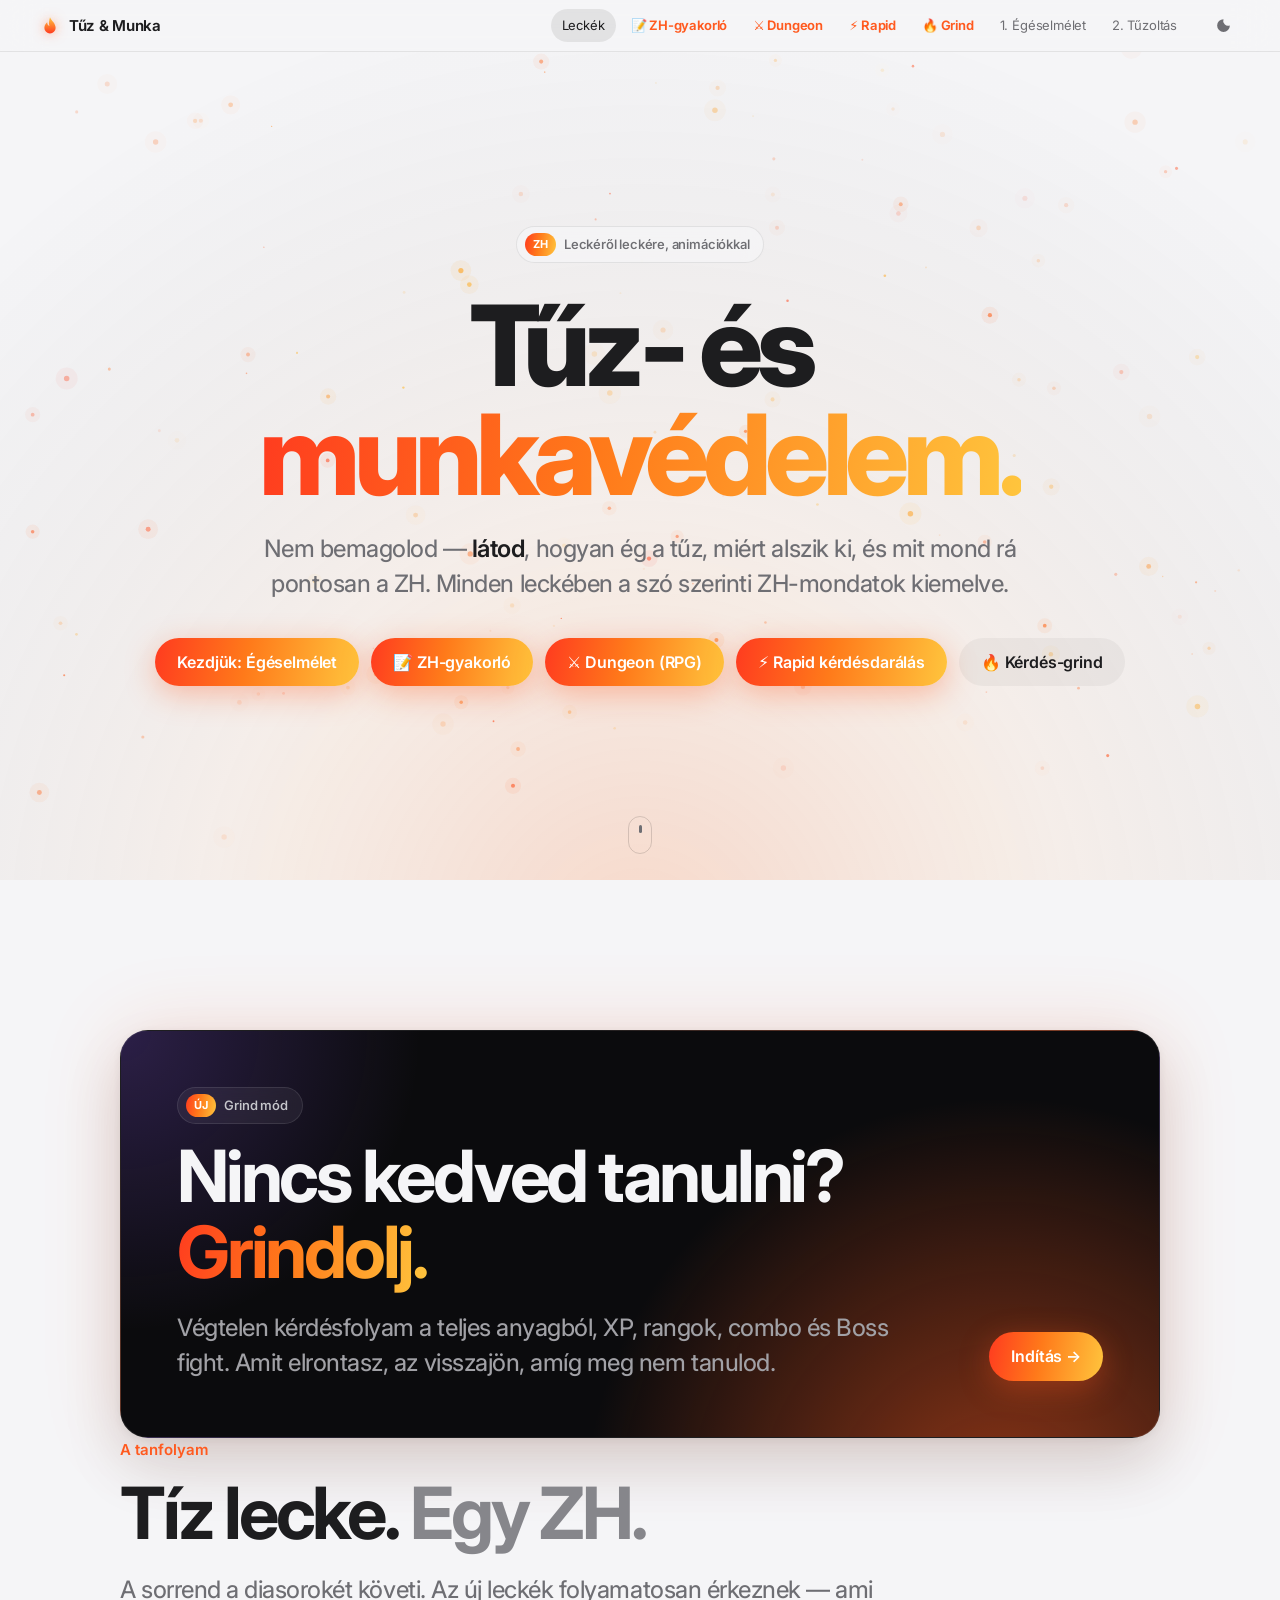
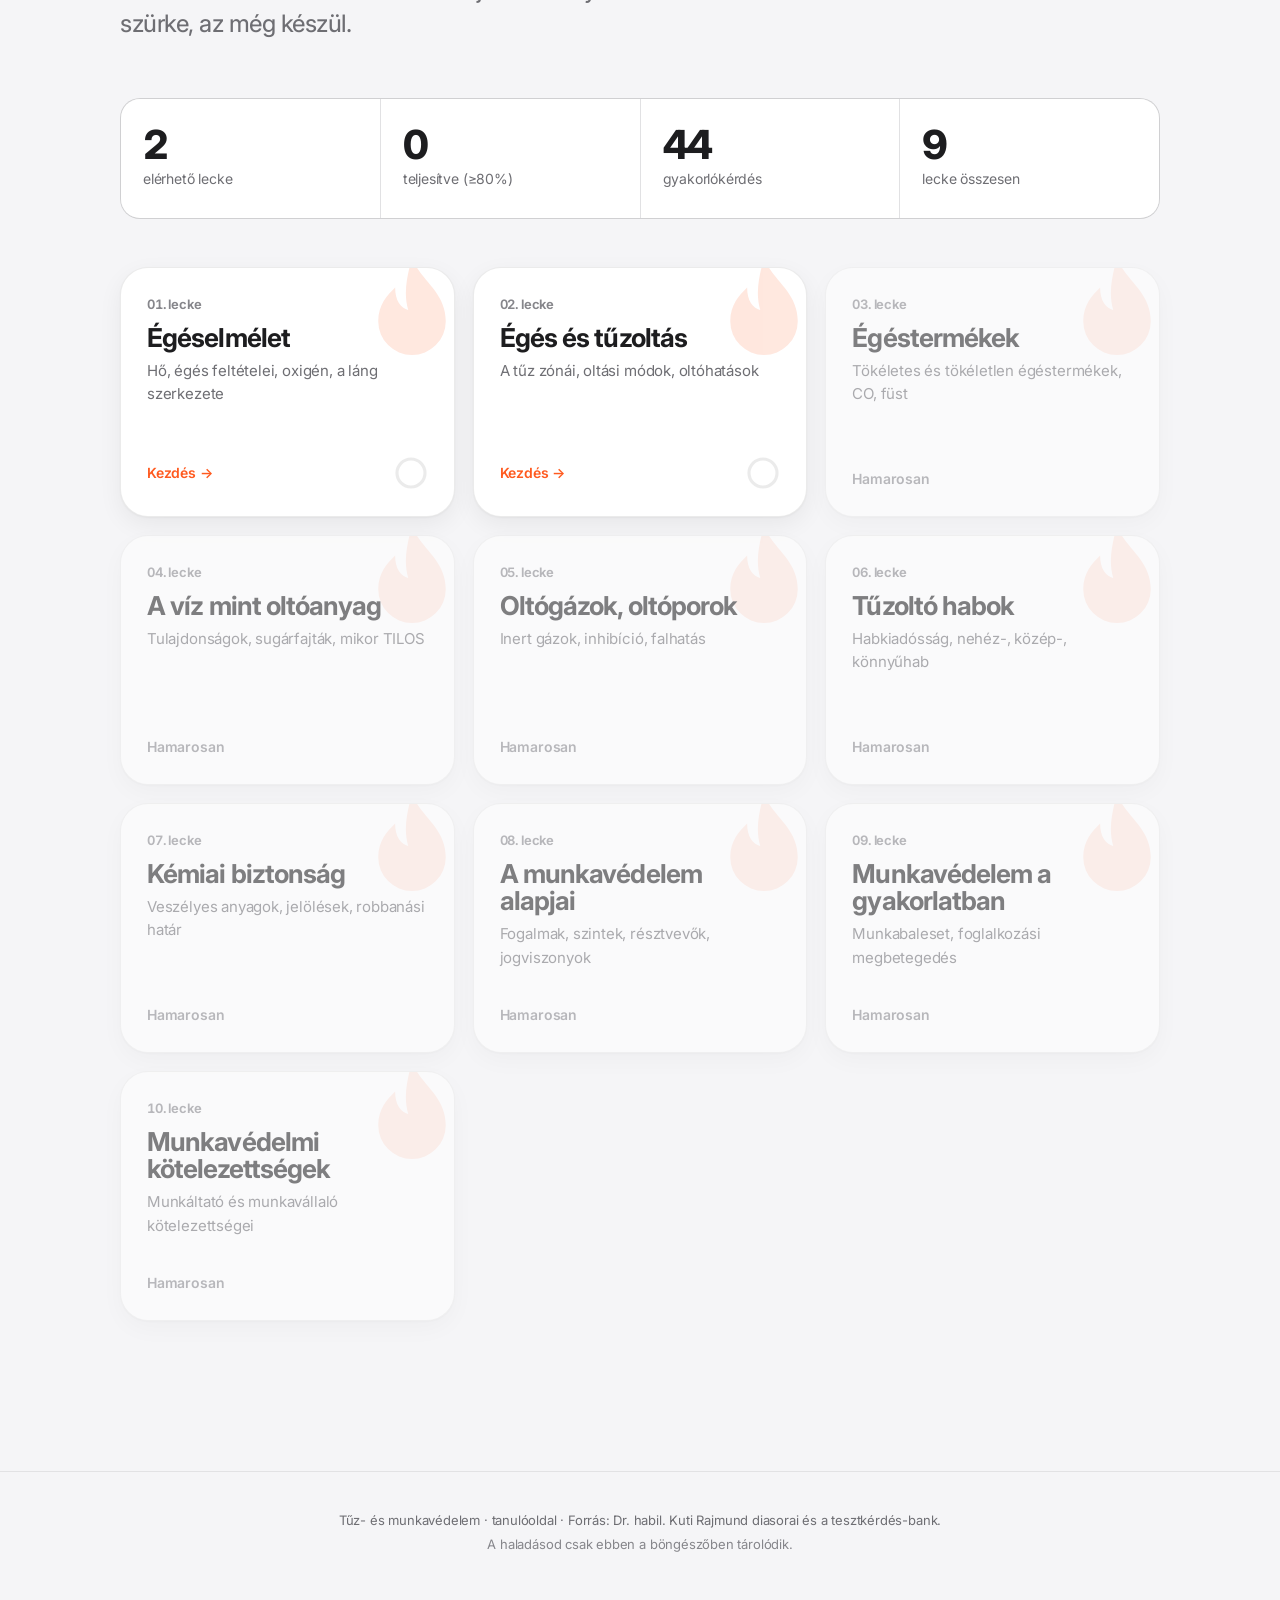
==== commit f702edb3: "ZH-gyakorlo: kiegeszitos szobankkal, parositos, kifejtos mini (telefonra) Co-Authored-By: Claude Opu" ====
--- a/index.html
+++ b/index.html
@@ -16,6 +16,7 @@
   <link rel="stylesheet" href="css/rapid.css" />
   <link rel="stylesheet" href="css/rpg.css" />
   <link rel="stylesheet" href="css/rpg-fight.css" />
+  <link rel="stylesheet" href="css/zh.css" />
 </head>
 <body>
   <div class="progress-rail" aria-hidden="true"><i id="readProgress"></i></div>
@@ -51,6 +52,7 @@
   <script src="js/facts2.js"></script>
   <script src="js/rapid.js"></script>
   <script src="js/rpg.js"></script>
+  <script src="js/zh.js"></script>
   <script src="js/app.js"></script>
 </body>
 </html>
--- a/css/rpg-fight.css
+++ b/css/rpg-fight.css
@@ -62,3 +62,15 @@
 .abil small { color: #8a8580; font-size: 11px; }
 @media (max-width: 640px) { .arena { grid-template-columns: 100px 1fr 120px; padding: 0 8px; } .hero { width: 95px; height: 130px; } }
 .boss-run .boss-top { grid-template-columns: 1fr auto; }
+
+/* képesség-leírások */
+.cls-card li { display: block; }
+.cls-card li p { margin: 2px 0 0 26px; font-size: 12.5px; color: #8f8778; text-align: left; }
+.abil-row { display: grid !important; grid-template-columns: 34px 1fr auto; gap: 10px; align-items: start; cursor: default; }
+.abil-ic { font-size: 20px; width: 34px; height: 34px; display: grid; place-items: center; border-radius: 8px; background: rgba(0, 0, 0, .45); border: 1px solid #000; }
+.abil-txt b { color: #ffe2a8 !important; font-size: 14px; }
+.abil-txt em { display: block; font-style: normal; font-size: 12.5px; color: #a99f8f; margin-top: 2px; }
+.abil-lv { white-space: nowrap; }
+.passive-chip, .next-sp { display: inline-flex; align-items: center; gap: 6px; padding: 6px 10px; border-radius: 99px; font-size: 12px; font-weight: 600; align-self: center; cursor: default; }
+.passive-chip { background: rgba(30, 255, 0, .08); border: 1px solid rgba(30, 255, 0, .3); color: #b6ffa8; }
+.next-sp { background: rgba(255, 255, 255, .05); border: 1px dashed #5a4e3e; color: #a99f8f; }
--- a/css/zh.css
+++ b/css/zh.css
@@ -0,0 +1,38 @@
+/* ---------- ZH-gyakorló (telefonra optimalizálva) ---------- */
+.zh { max-width: 760px; margin: 0 auto; padding: 14px 14px 60px; }
+.zh-top { display: flex; flex-direction: column; align-items: center; gap: 10px; }
+.zh-score { text-align: center; } .zh-score b { font-size: 26px; font-weight: 800; font-variant-numeric: tabular-nums; } .zh-score small { display: block; font-size: 12px; color: var(--ink-3); }
+.zh-modes { flex-wrap: wrap; justify-content: center; }
+.zh-modes button { padding: 8px 12px; font-size: 14px; }
+.zh-card { margin-top: 14px; padding: 20px 18px; border-radius: 22px; background: var(--surface); border: 1px solid var(--hair); box-shadow: var(--shadow-2); }
+.zh-card.in { animation: rin .2s var(--ease); }
+.zh-type { font-size: 13px; font-weight: 800; letter-spacing: .04em; text-transform: uppercase; color: var(--flame); }
+.zh-type small { display: block; text-transform: none; letter-spacing: 0; font-weight: 600; color: var(--ink-3); font-size: 13px; margin-top: 2px; }
+.zh-text { font-size: 19px; line-height: 2.05; margin: 14px 0 18px; }
+.zh-blank { display: inline-flex; align-items: center; justify-content: center; min-width: 76px; min-height: 34px; padding: 2px 10px; margin: 0 2px; vertical-align: middle; border-radius: 10px; border: 2px dashed var(--hair-2); background: var(--fill); color: var(--ink); font: inherit; font-size: 17px; font-weight: 700; line-height: 1.2; cursor: pointer; }
+.zh-blank span { color: var(--ink-3); font-size: 13px; font-weight: 700; }
+.zh-blank.next { border-color: var(--oxy); background: rgba(10, 132, 255, .08); }
+.zh-blank.filled { border-style: solid; border-color: var(--ink-3); background: var(--surface-2); }
+.zh-blank.ok { border-color: var(--safe); background: rgba(31, 157, 85, .14); color: var(--safe); }
+.zh-blank.bad { border-color: var(--danger); background: rgba(229, 37, 27, .1); color: var(--danger); text-decoration: line-through; }
+.zh-sol { display: inline-block; margin: 0 4px; padding: 2px 8px; border-radius: 8px; background: rgba(31, 157, 85, .15); color: var(--safe); font-weight: 800; font-size: 16px; line-height: 1.4; }
+.zh-chips { display: flex; flex-wrap: wrap; gap: 8px; }
+.zh-chip { padding: 11px 15px; border-radius: 12px; border: 1.5px solid var(--hair-2); background: var(--surface-2); color: var(--ink); font: inherit; font-size: 16px; font-weight: 650; cursor: pointer; transition: transform .15s, opacity .2s; }
+.zh-chip:active { transform: scale(.95); }
+.zh-chip.used { opacity: .25; }
+.zh-res { min-height: 22px; margin-top: 14px; font-size: 15px; color: var(--ink-2); line-height: 1.5; }
+.zh-res b.ok { color: var(--safe); } .zh-res b.bad { color: var(--danger); }
+.zh-act { display: flex; gap: 10px; margin-top: 14px; }
+.zh-act .btn { flex: 1; padding: 14px; font-size: 17px; }
+.zh-hint { margin: 6px 0 12px; font-size: 14px; color: var(--ink-3); }
+.zh-match { display: grid; grid-template-columns: 1fr 1fr; gap: 10px; }
+.zh-match > div { display: flex; flex-direction: column; gap: 8px; }
+.zh-m { min-height: 58px; padding: 10px 12px; border-radius: 12px; border: 1.5px solid var(--hair-2); background: var(--surface-2); color: var(--ink); font: inherit; font-size: 15px; font-weight: 600; line-height: 1.3; text-align: left; cursor: pointer; transition: border-color .15s, background .15s; }
+.zh-m.l { font-weight: 800; }
+.zh-m.sel { border-color: var(--oxy); background: rgba(10, 132, 255, .12); }
+.zh-m.paired { border-color: var(--pc); background: color-mix(in srgb, var(--pc) 16%, transparent); color: var(--ink); }
+.zh-m.wrong { border-color: var(--danger); background: rgba(229, 37, 27, .12); animation: shake .35s; }
+.zh-q { font-size: 21px; font-weight: 700; line-height: 1.35; margin: 12px 0 6px; letter-spacing: -.01em; }
+.zh-ans { margin-top: 12px; padding: 14px 16px; border-radius: 14px; background: rgba(31, 157, 85, .1); border: 1px solid rgba(31, 157, 85, .35); font-size: 17px; line-height: 1.55; }
+.zh-no { color: var(--danger) !important; }
+.zh-foot { text-align: center; font-size: 12px; color: var(--ink-3); margin-top: 16px; }
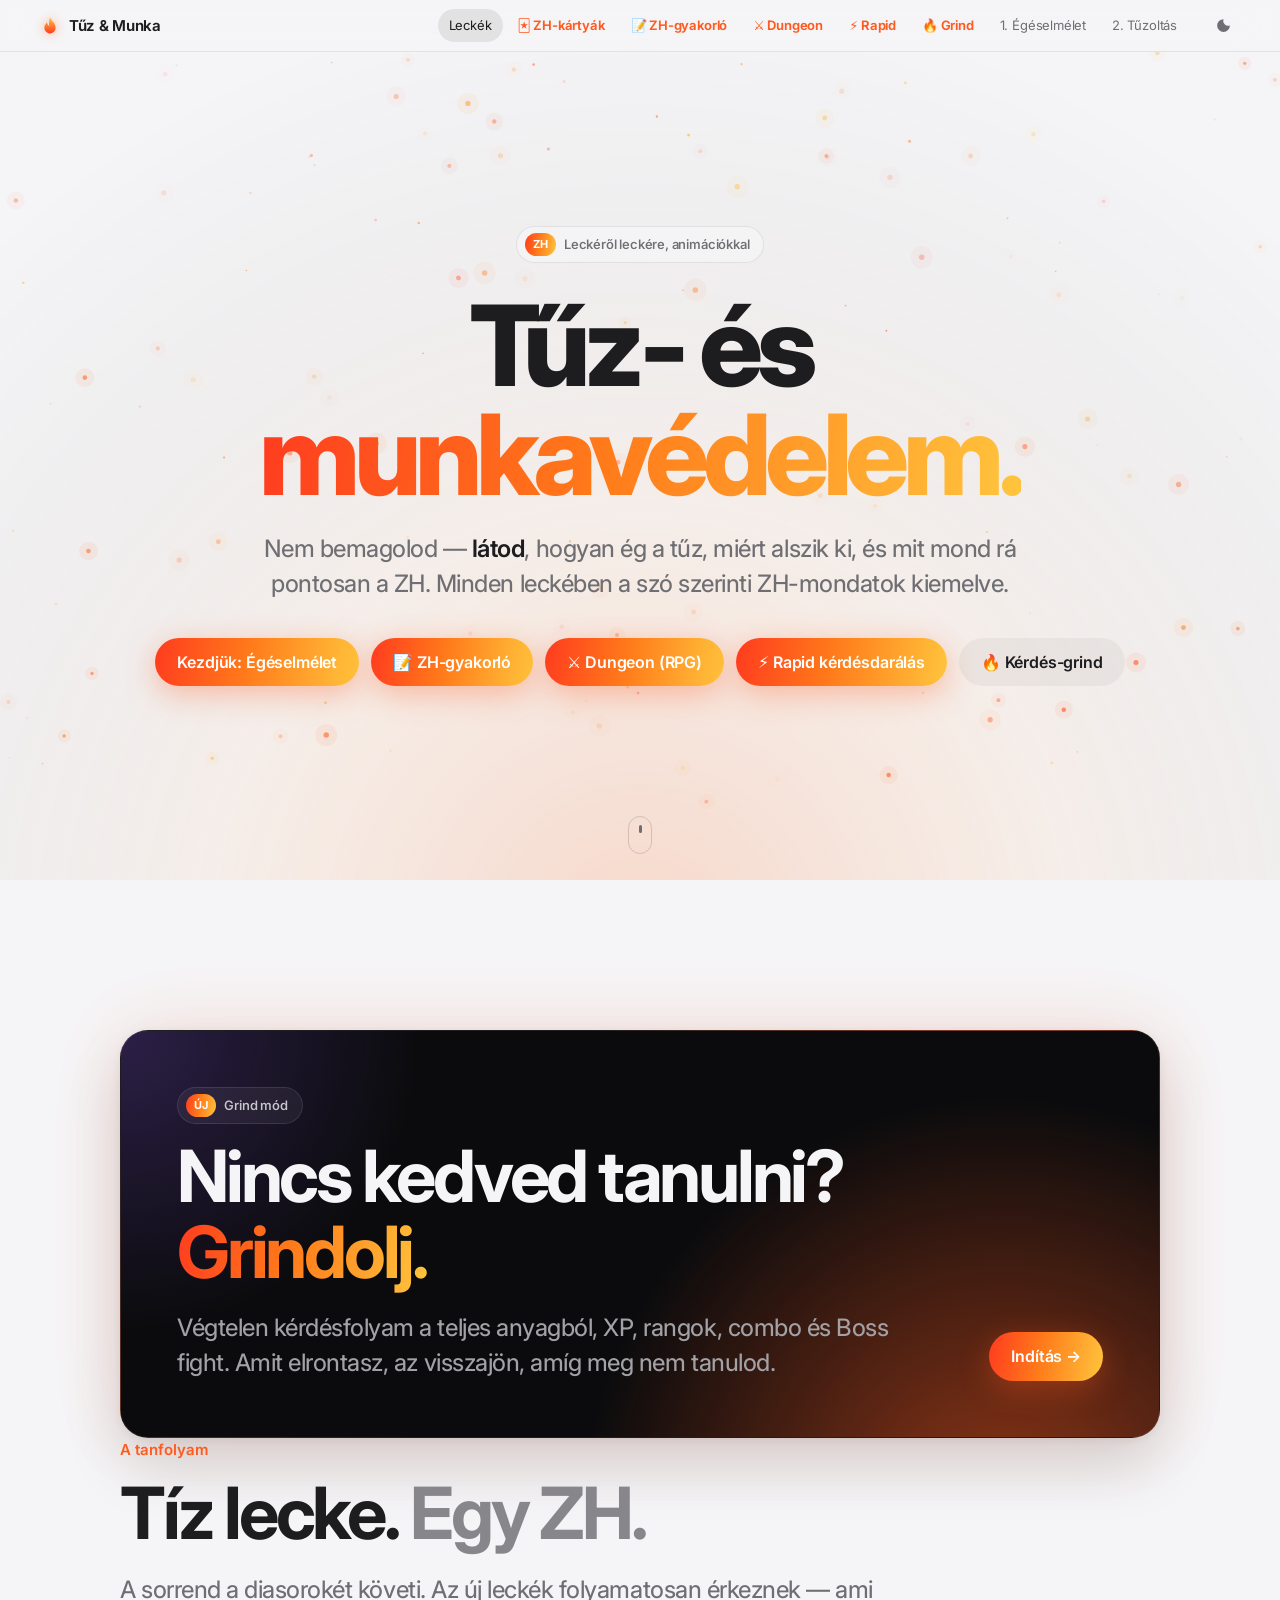
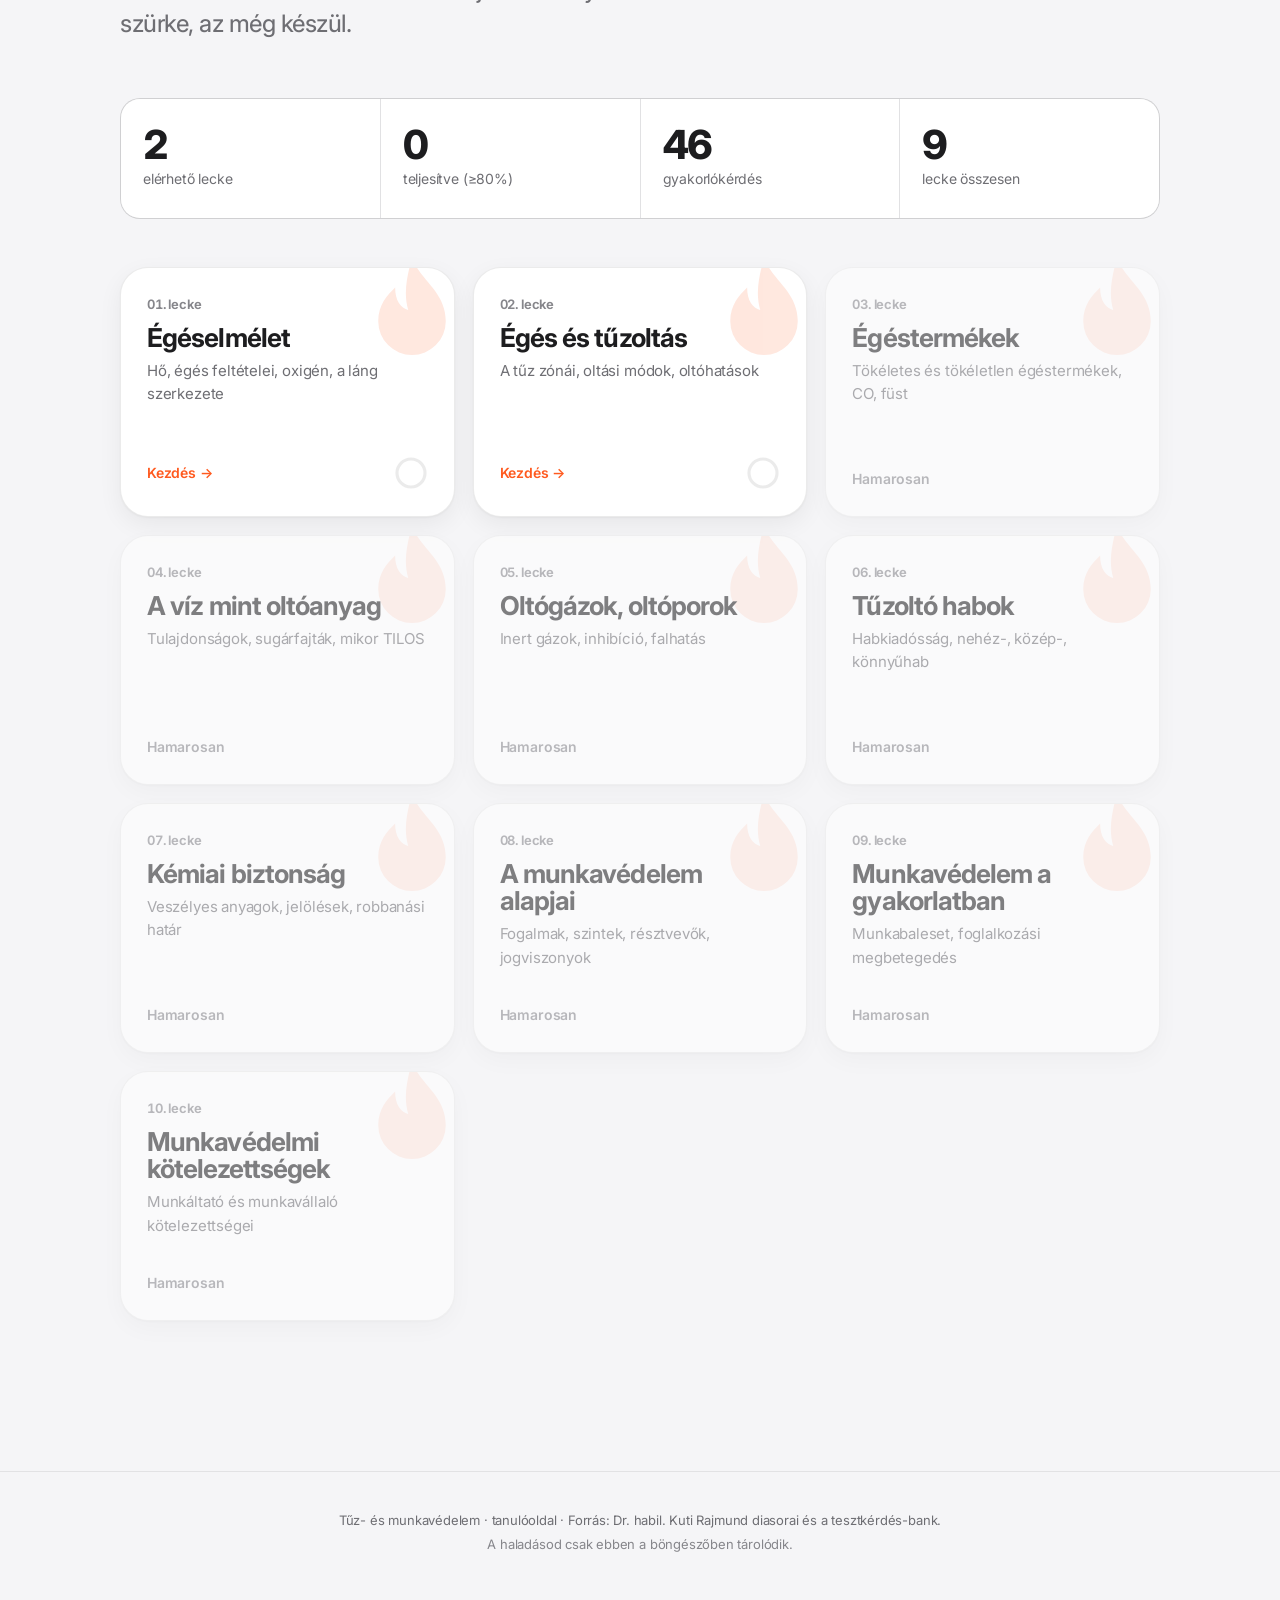
==== commit 35a5c7cd: "ZH-kartyak: a ket ismert ZH (A, B) kerdesei villamkartyan Co-Authored-By: Claude Opus 5.5 <noreply@a" ====
--- a/index.html
+++ b/index.html
@@ -53,6 +53,7 @@
   <script src="js/rapid.js"></script>
   <script src="js/rpg.js"></script>
   <script src="js/zh.js"></script>
+  <script src="js/zhcards.js"></script>
   <script src="js/app.js"></script>
 </body>
 </html>
--- a/css/zh.css
+++ b/css/zh.css
@@ -36,3 +36,9 @@
 .zh-ans { margin-top: 12px; padding: 14px 16px; border-radius: 14px; background: rgba(31, 157, 85, .1); border: 1px solid rgba(31, 157, 85, .35); font-size: 17px; line-height: 1.55; }
 .zh-no { color: var(--danger) !important; }
 .zh-foot { text-align: center; font-size: 12px; color: var(--ink-3); margin-top: 16px; }
+
+.zh .cards-deck { height: 420px; margin-top: 18px; }
+.zh .flash .front h3 { font-size: clamp(22px, 5.5vw, 34px); line-height: 1.25; }
+.zh .flash .front h3 small { display: block; margin-top: 10px; font-size: 15px; font-weight: 500; color: var(--ink-2); letter-spacing: 0; }
+.zh .flash .back { font-size: 19px; line-height: 1.6; }
+.zh .flash .back small { color: #a99f8f; font-size: 14px; }
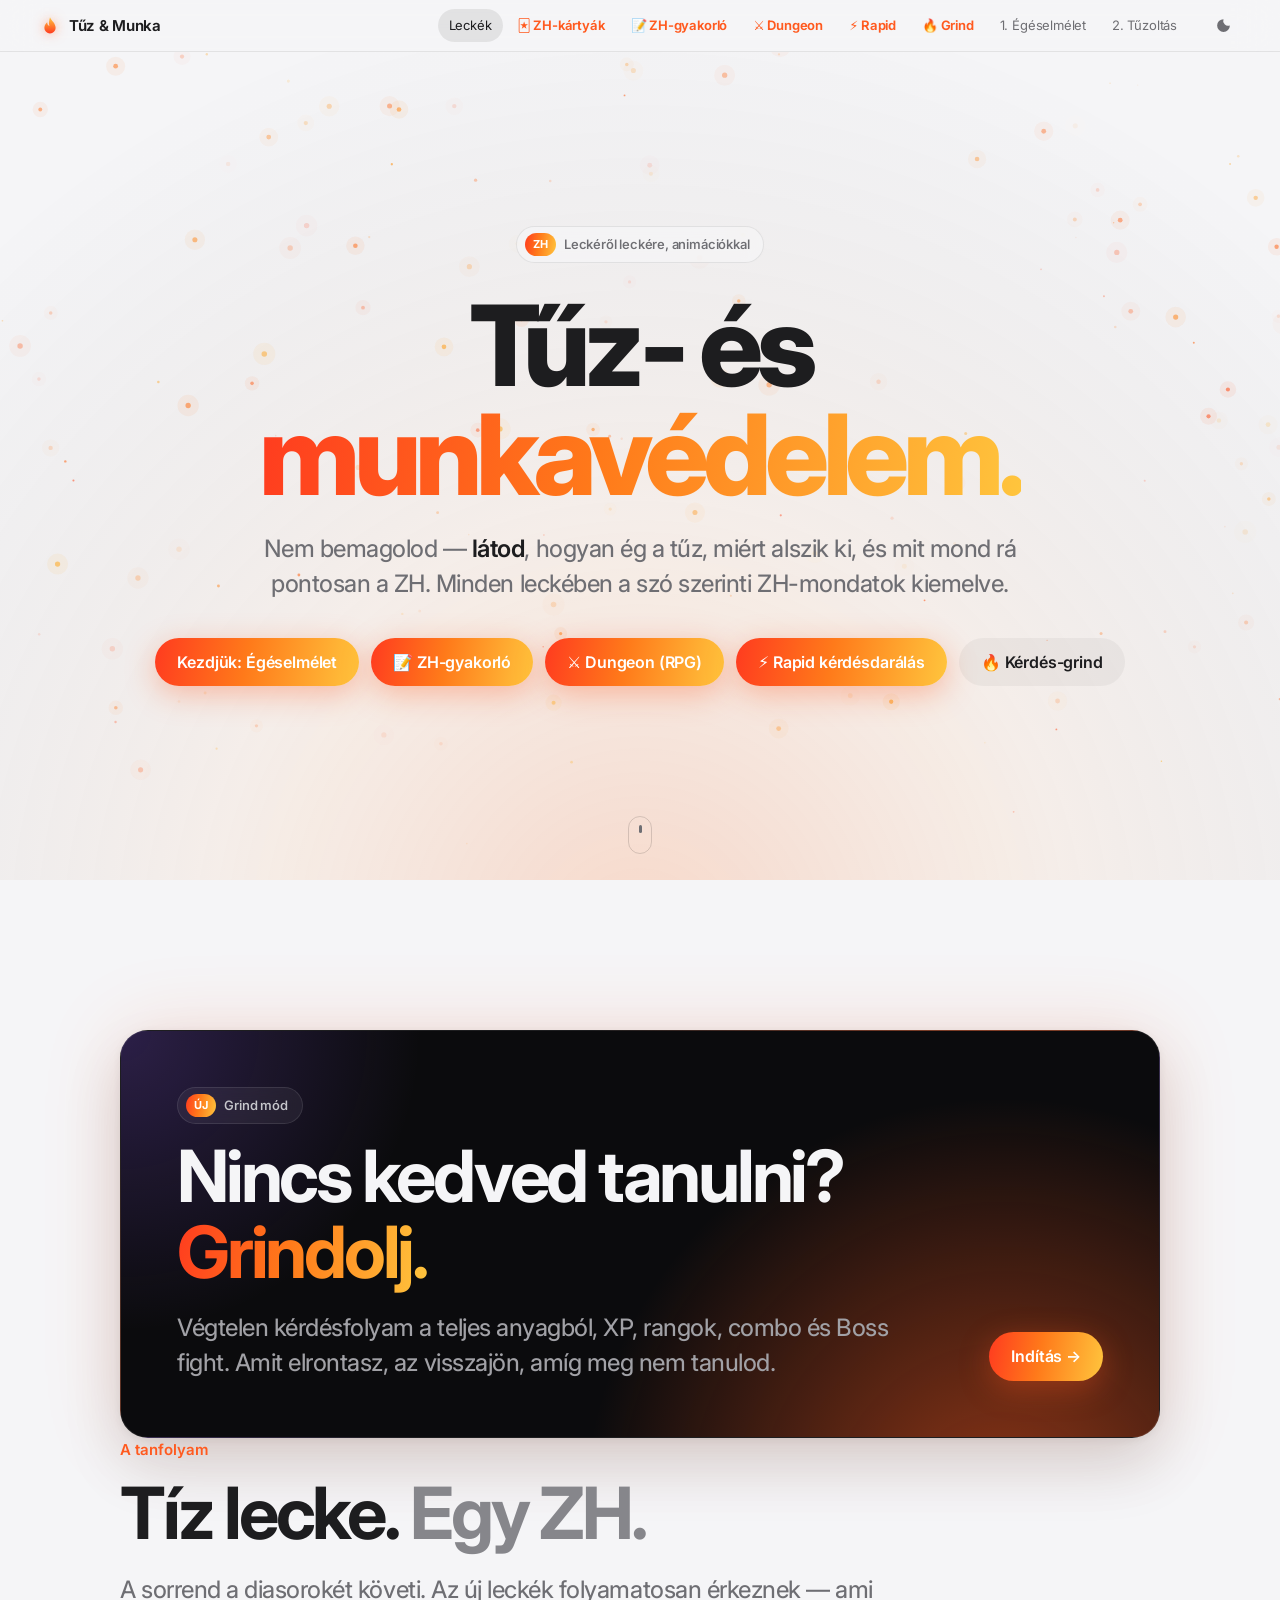
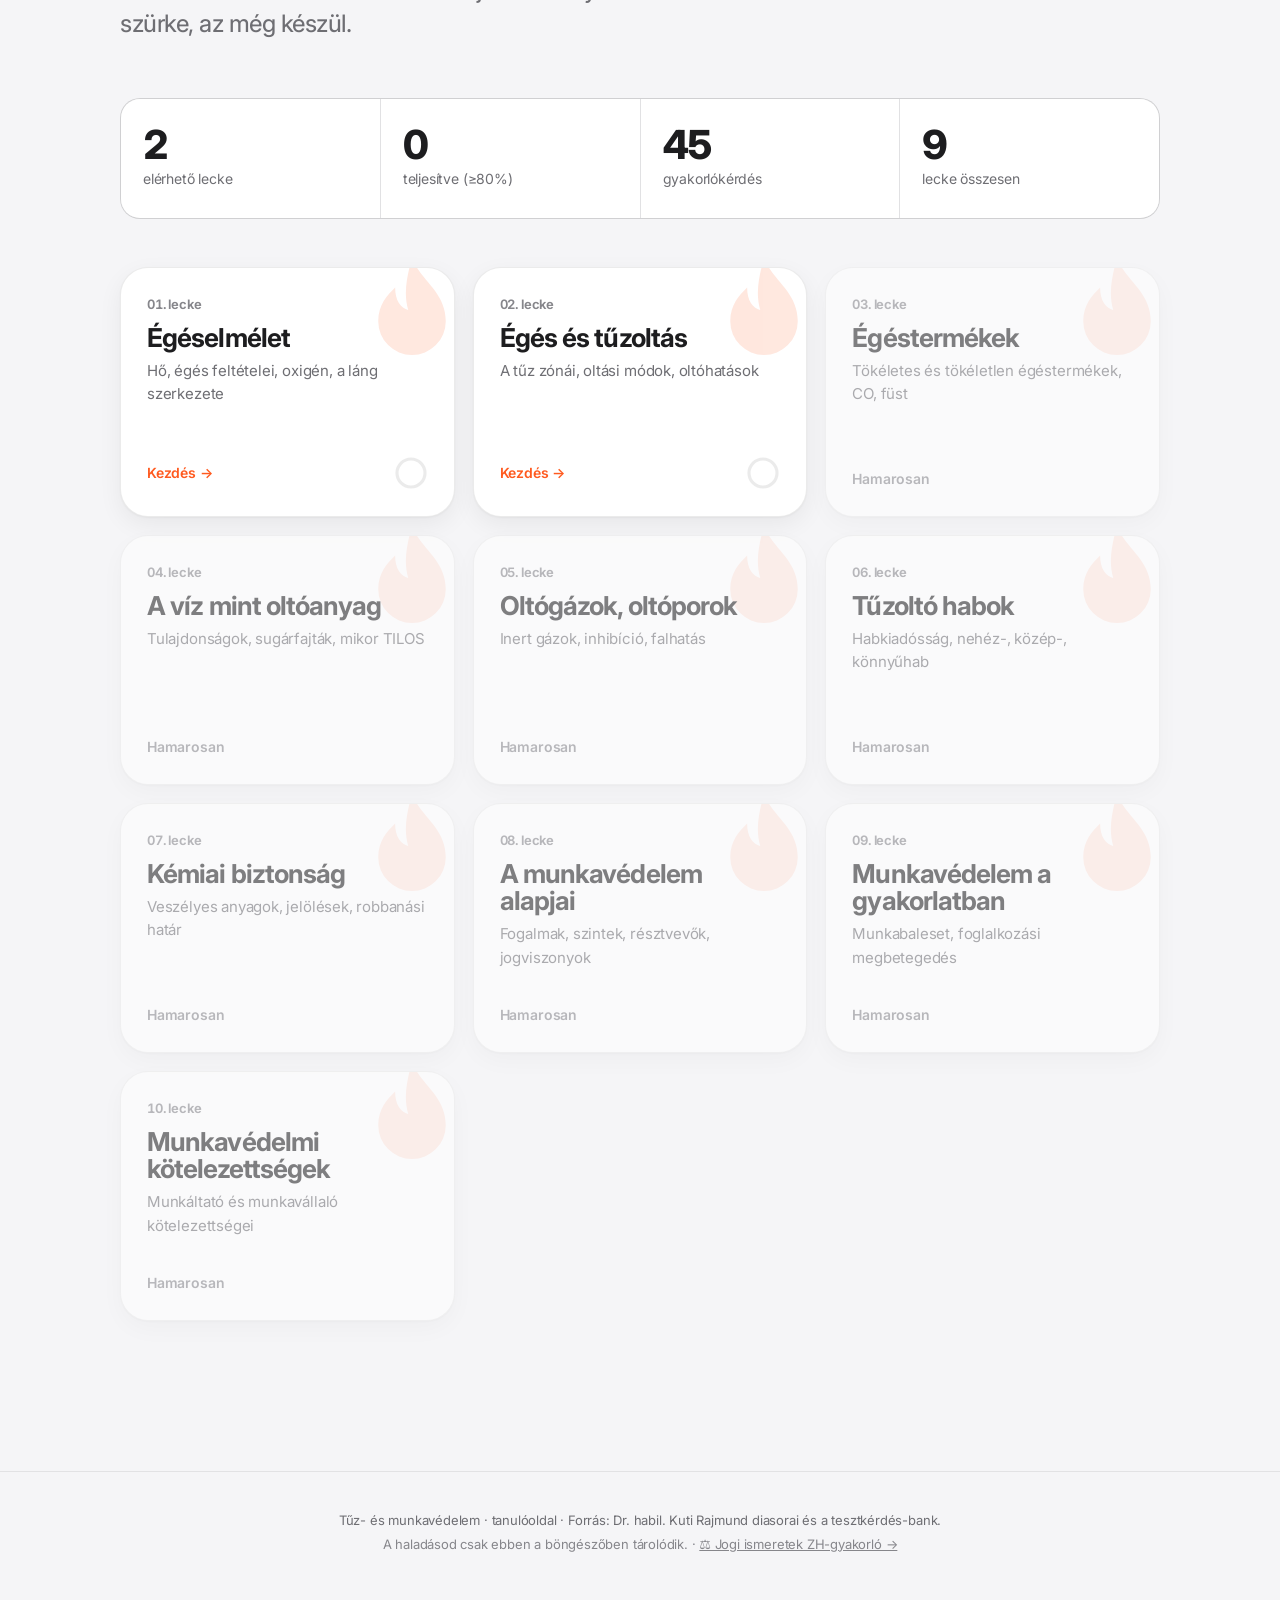
==== commit 91485951: "Jog: ZH-gyakorló app — 11 lecke, kvíz, villámkártya, ZH-szimuláció - 11 közérthető lecke (egy mondat" ====
--- a/index.html
+++ b/index.html
@@ -36,7 +36,7 @@
 
   <footer class="foot">
     <p>Tűz- és munkavédelem · tanulóoldal · Forrás: Dr. habil. Kuti Rajmund diasorai és a tesztkérdés-bank.</p>
-    <p class="muted">A haladásod csak ebben a böngészőben tárolódik.</p>
+    <p class="muted">A haladásod csak ebben a böngészőben tárolódik. · <a href="Jog/">⚖️ Jogi ismeretek ZH-gyakorló →</a></p>
   </footer>
 
   <div class="toast" id="toast" role="status" aria-live="polite"></div>
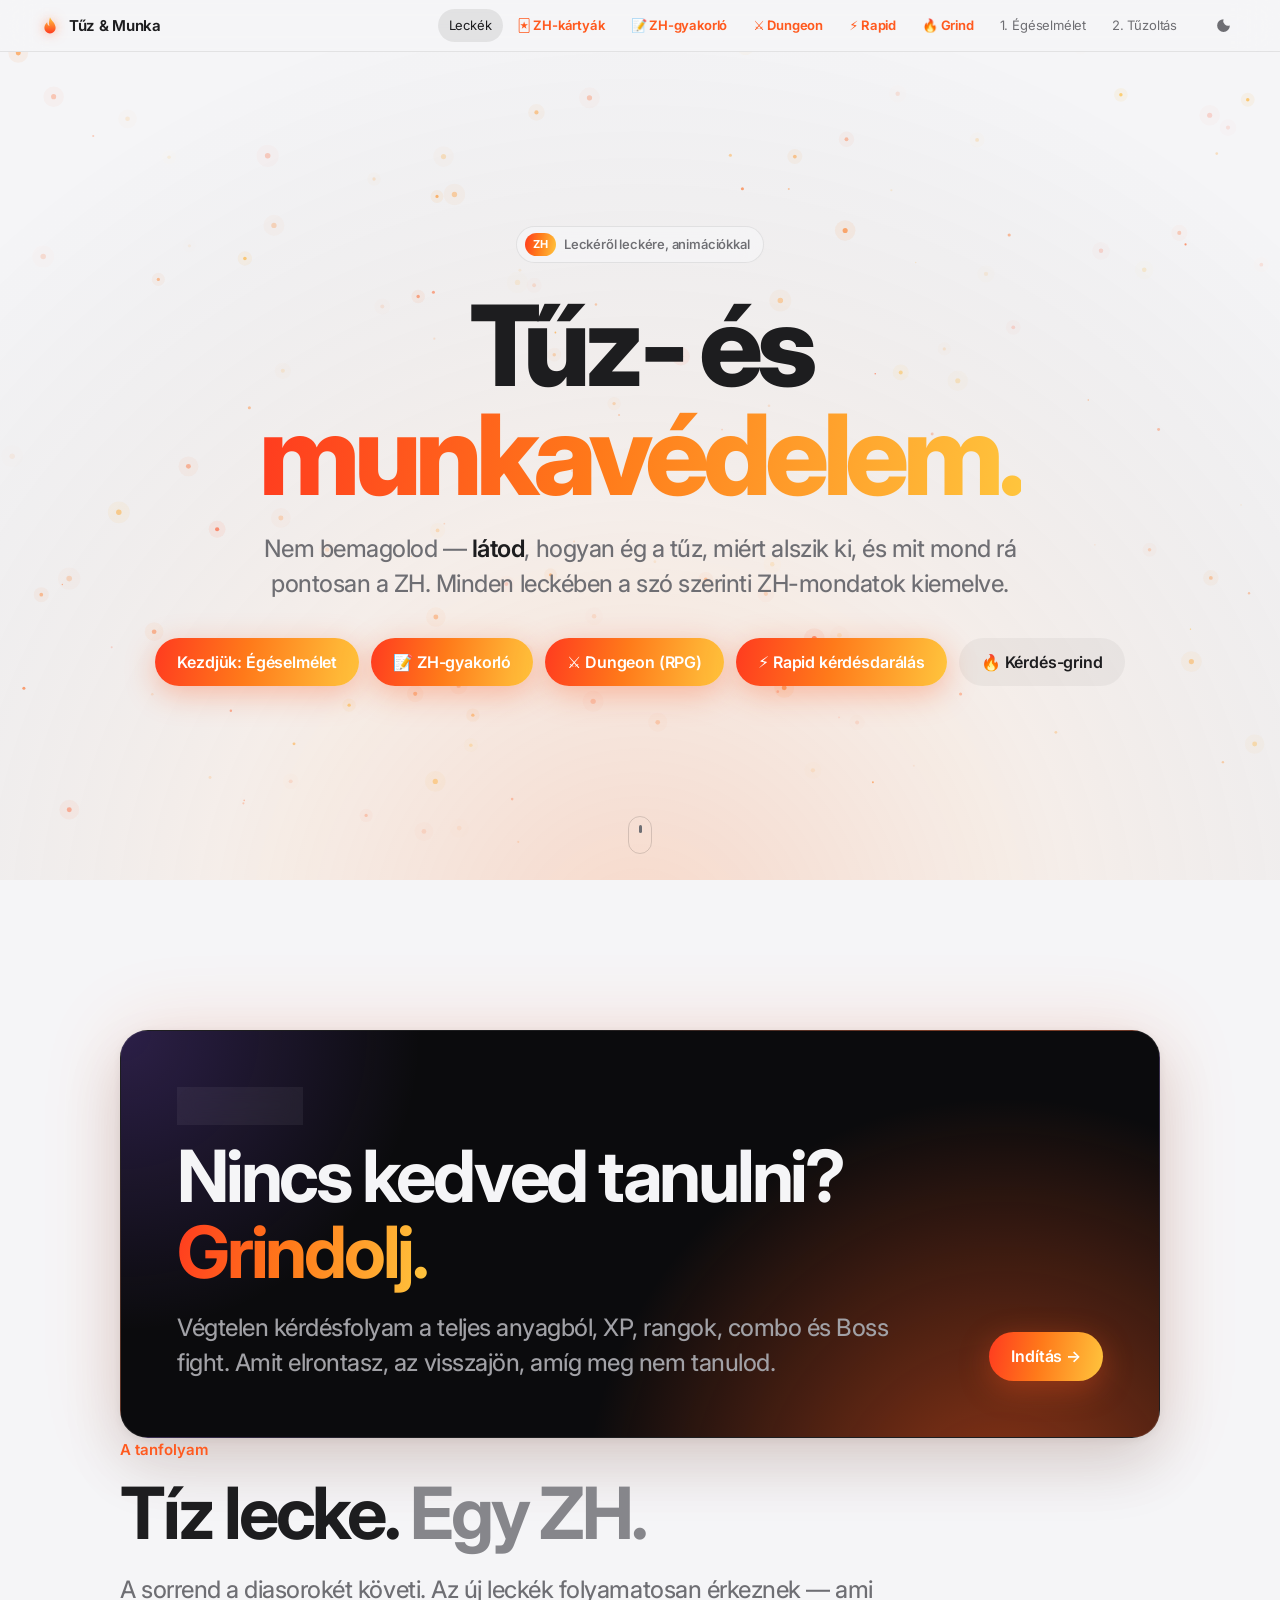
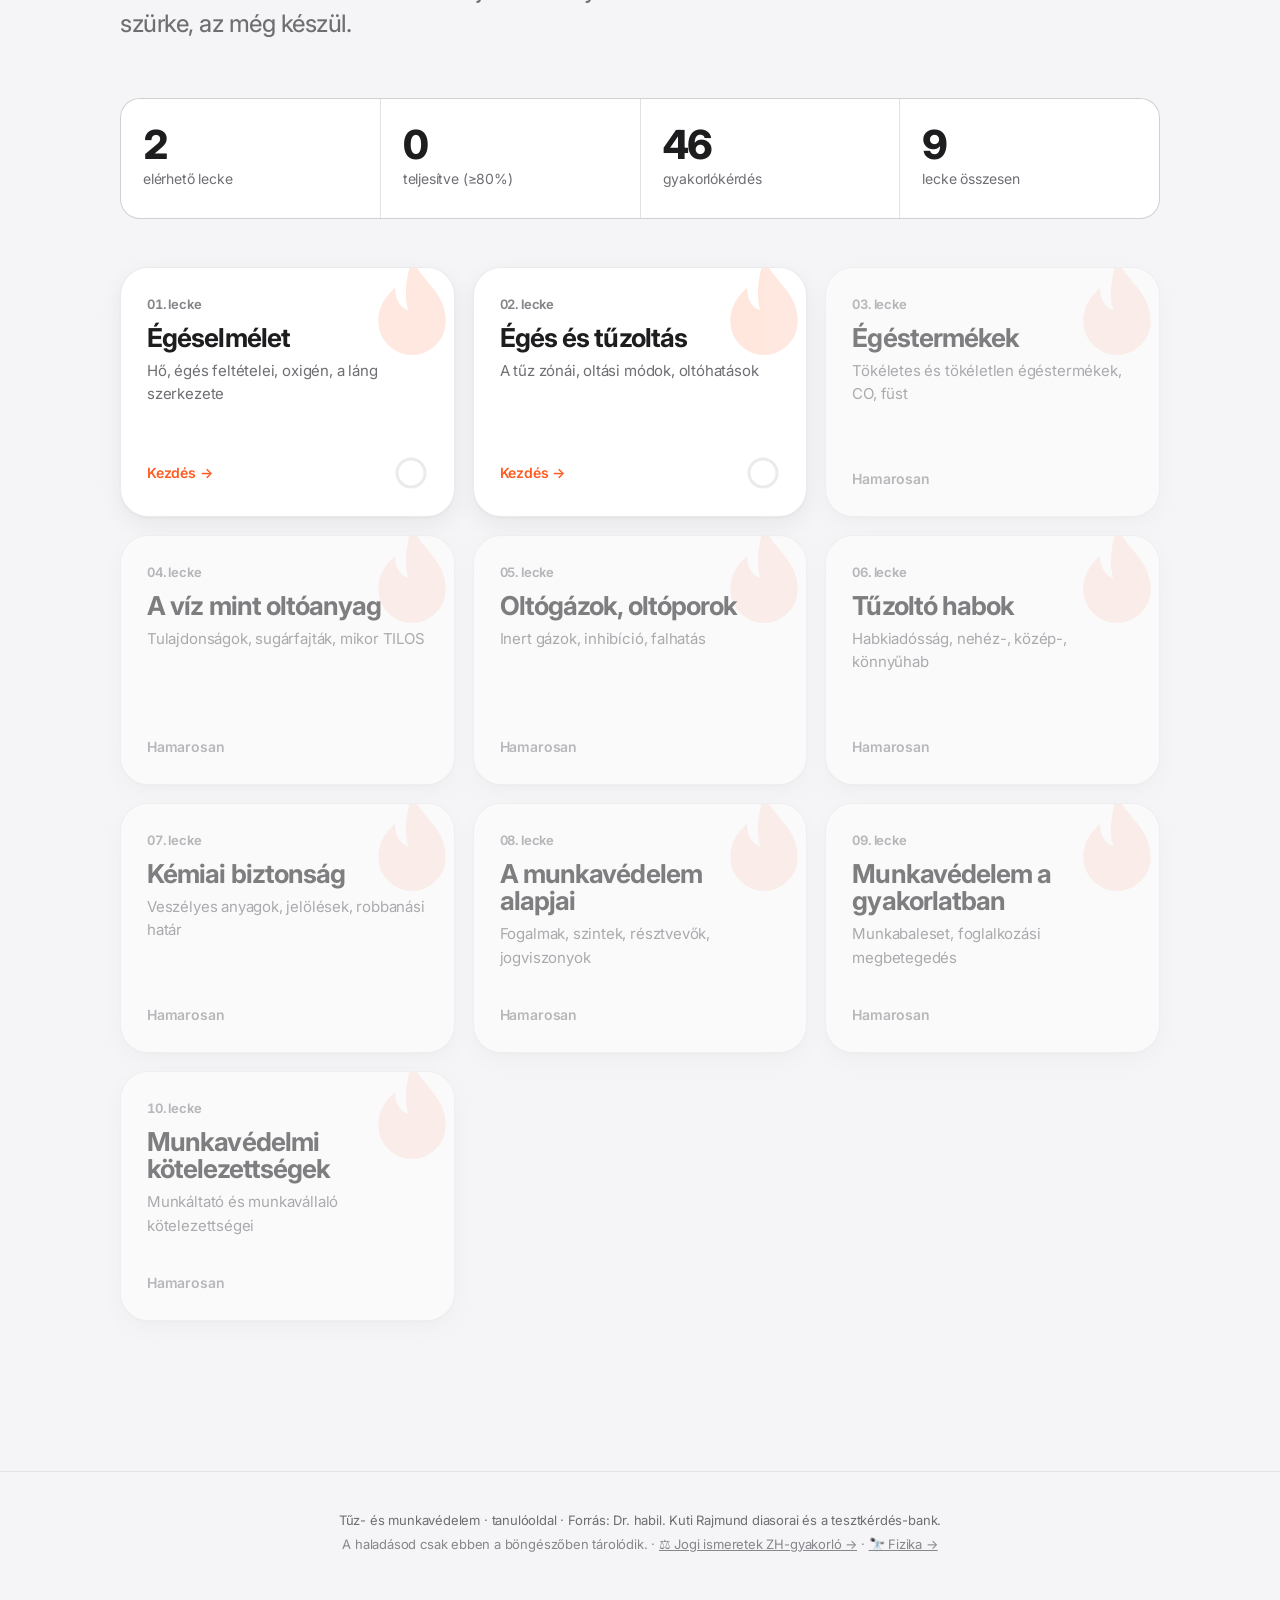
==== commit 0c758265: "fizika: átadó doksi, README-szakasz, link a főoldal láblécében Co-Authored-By: Claude Opus 5.5 <nore" ====
--- a/index.html
+++ b/index.html
@@ -36,7 +36,7 @@
 
   <footer class="foot">
     <p>Tűz- és munkavédelem · tanulóoldal · Forrás: Dr. habil. Kuti Rajmund diasorai és a tesztkérdés-bank.</p>
-    <p class="muted">A haladásod csak ebben a böngészőben tárolódik. · <a href="Jog/">⚖️ Jogi ismeretek ZH-gyakorló →</a></p>
+    <p class="muted">A haladásod csak ebben a böngészőben tárolódik. · <a href="Jog/">⚖️ Jogi ismeretek ZH-gyakorló →</a> · <a href="fizika/">🔭 Fizika →</a></p>
   </footer>
 
   <div class="toast" id="toast" role="status" aria-live="polite"></div>
